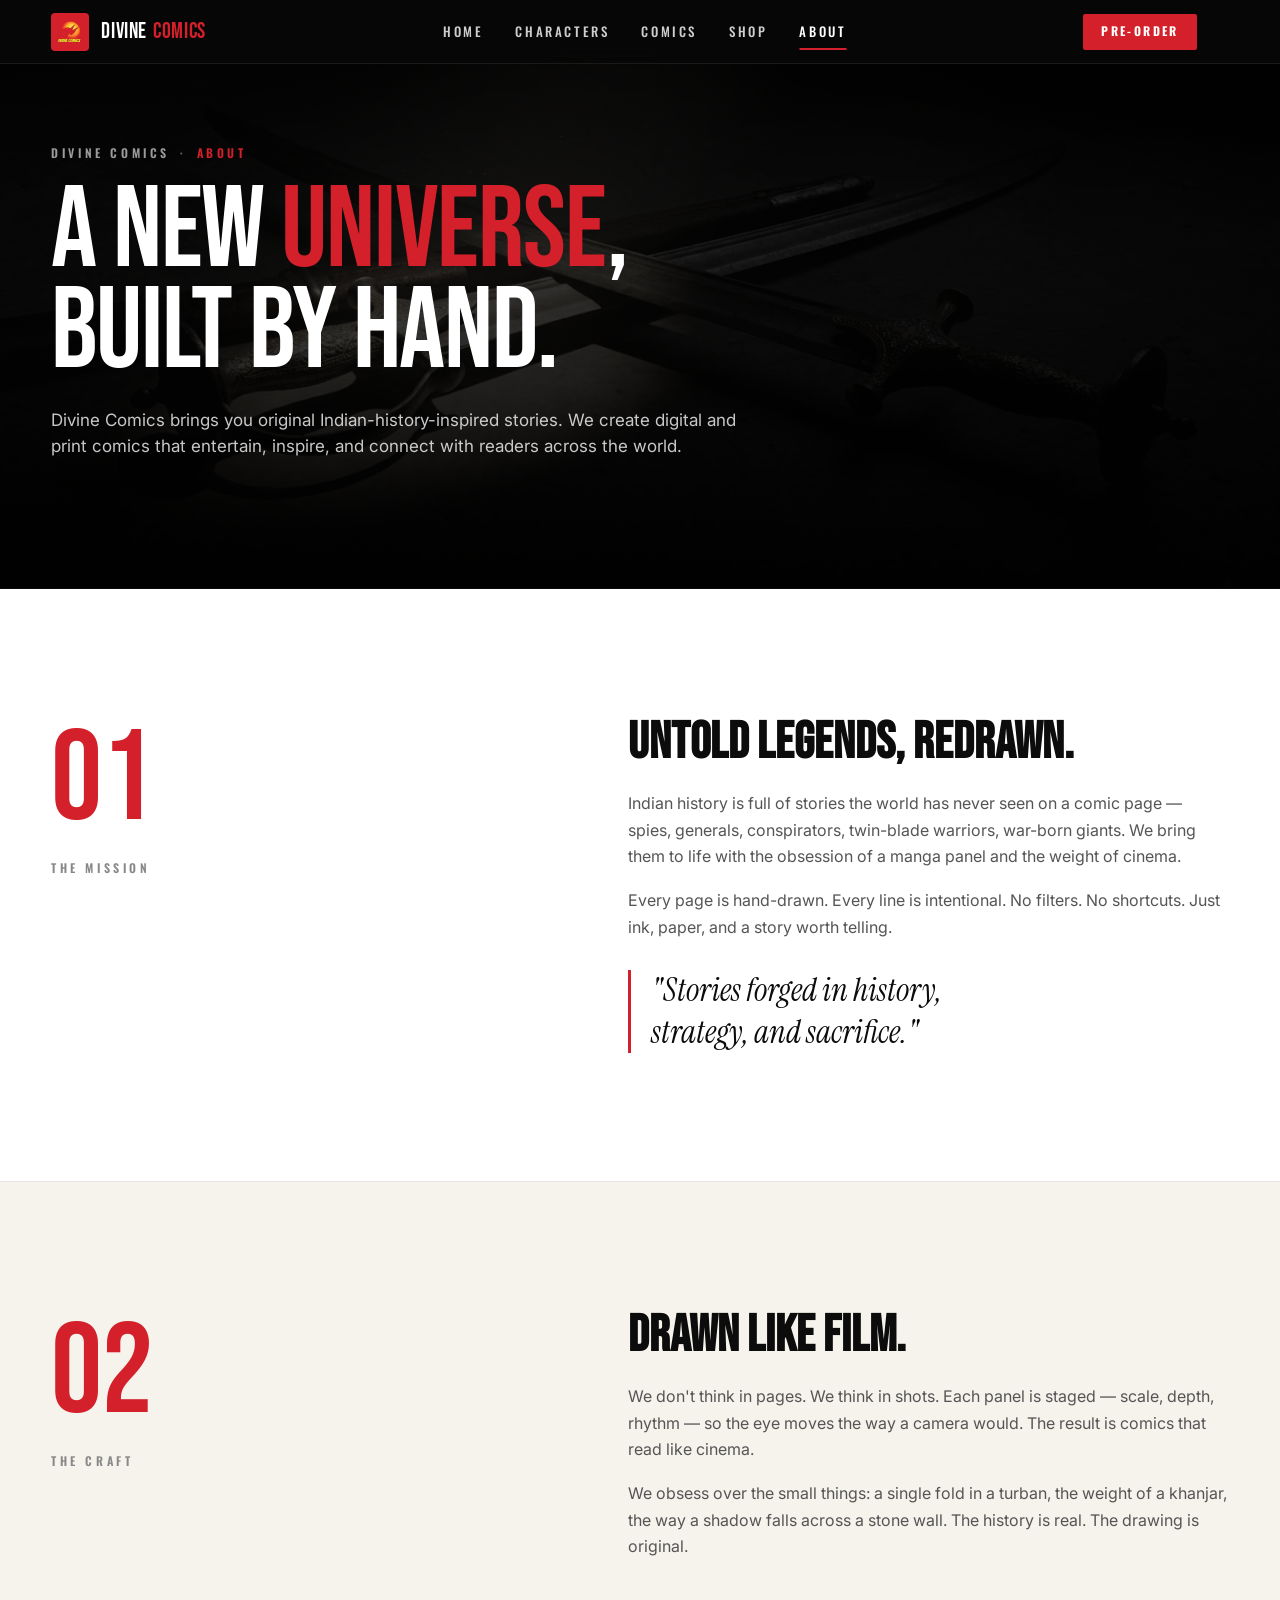
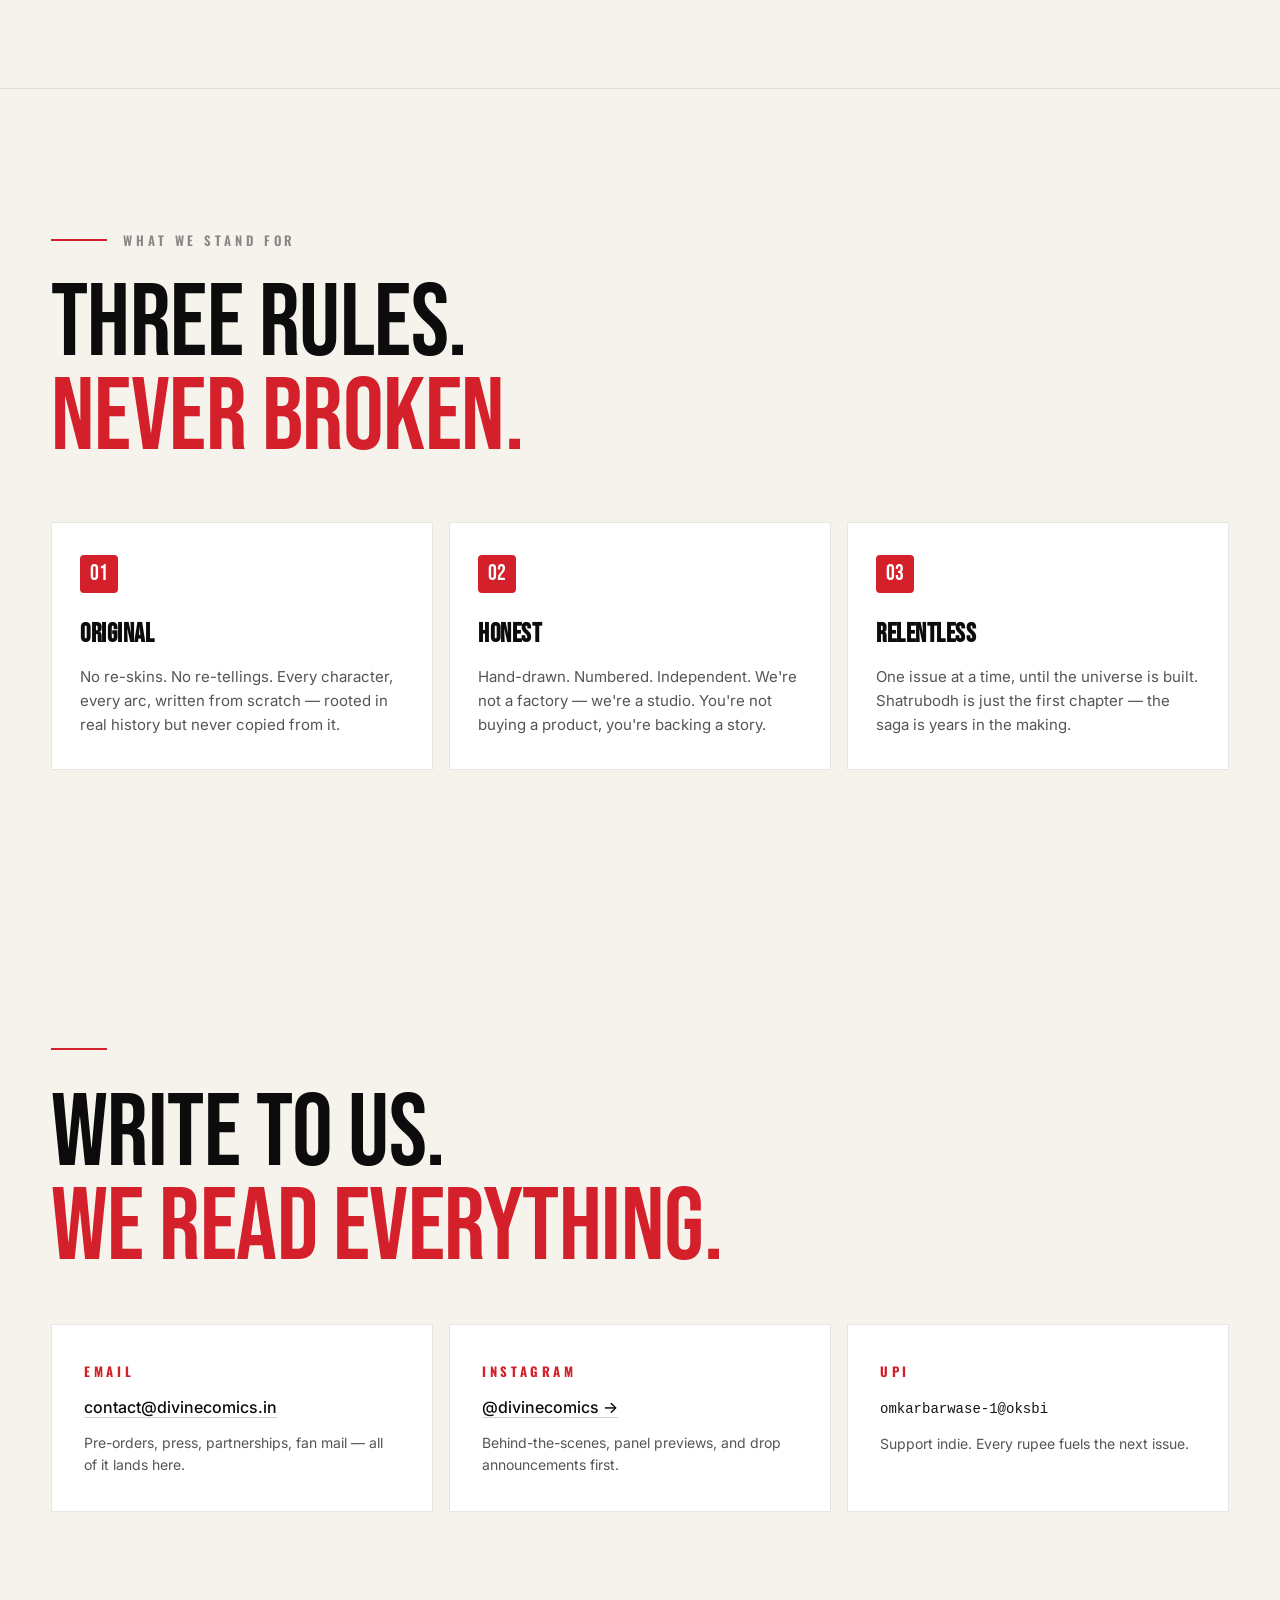
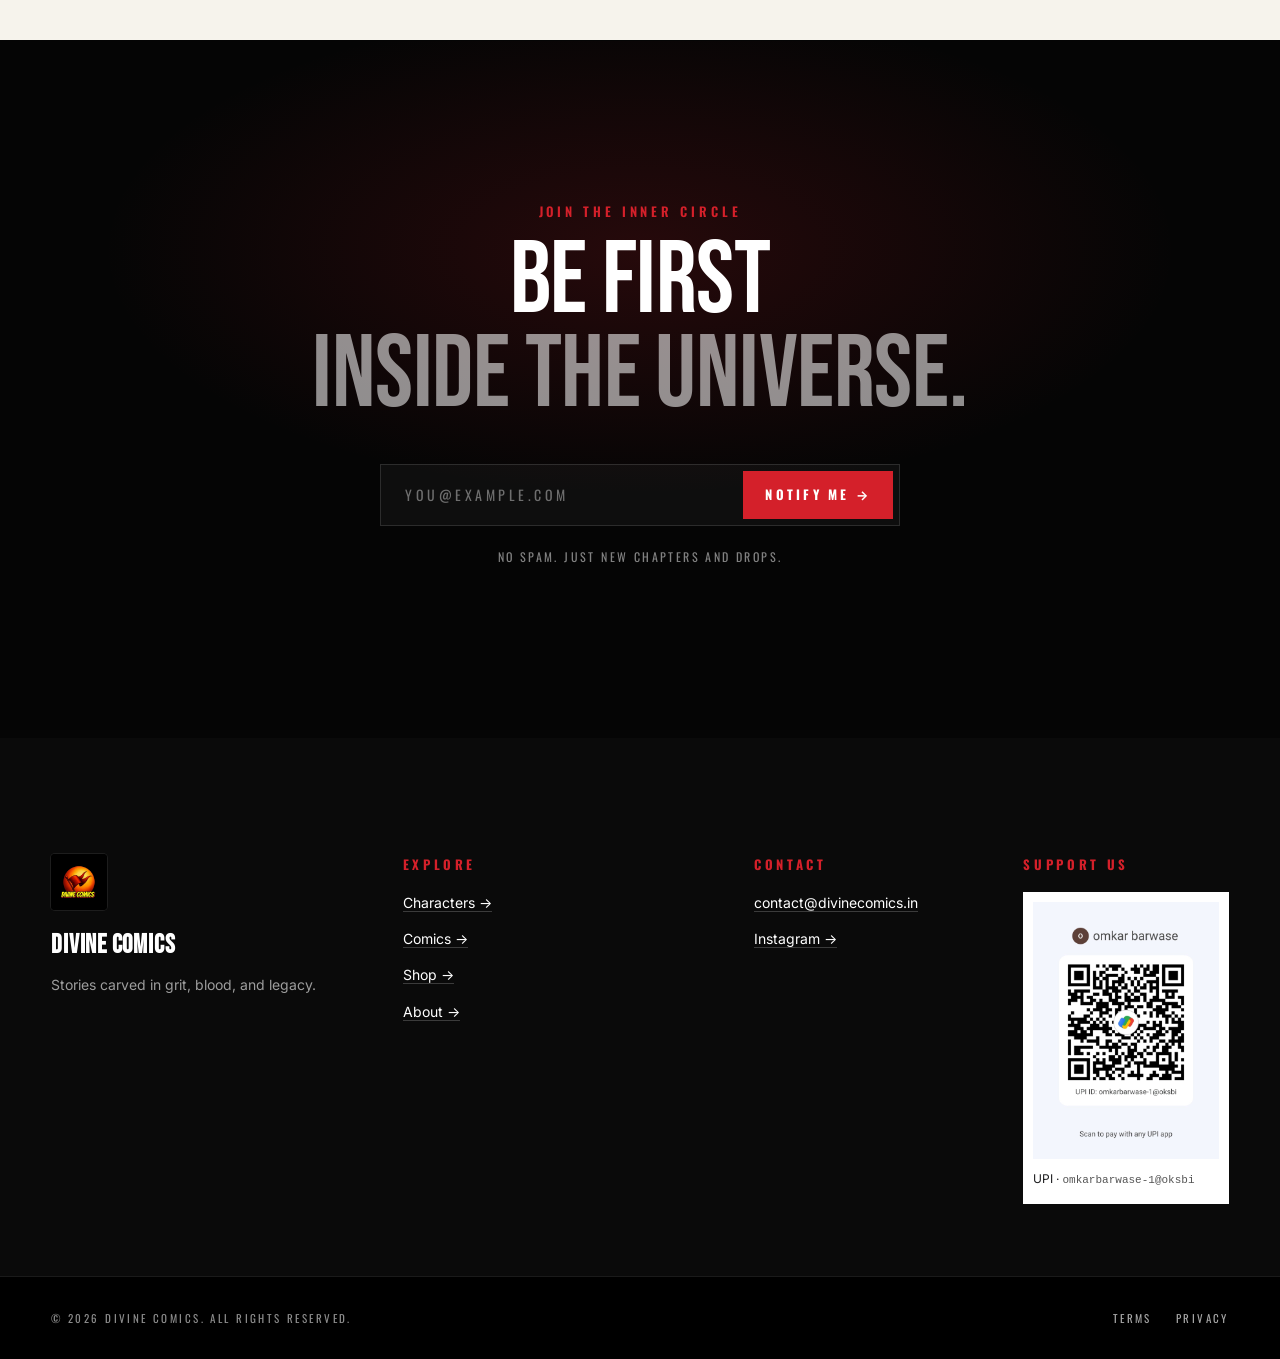
==== about.html @ 968a250a "Lighten palette to cream + split into 5-page site (home, characters, comics, shop, about)" ====
<!doctype html>
<html lang="en">
<head>
<meta charset="utf-8" />
<meta name="viewport" content="width=device-width,initial-scale=1,viewport-fit=cover" />
<meta name="theme-color" content="#f6f3ec" />
<title>About — Divine Comics</title>
<meta name="description" content="Divine Comics brings you original Indian-history-inspired stories. Digital and print comics that entertain, inspire and connect with comic lovers across the world." />
<link rel="icon" type="image/png" href="images/logo.jpg" />
<link rel="preconnect" href="https://fonts.googleapis.com" />
<link rel="preconnect" href="https://fonts.gstatic.com" crossorigin />
<link href="https://fonts.googleapis.com/css2?family=Bebas+Neue&family=Instrument+Serif:ital@0;1&family=Oswald:wght@400;500;600;700&family=Inter:wght@300;400;500;600;700&display=swap" rel="stylesheet" />
<link rel="stylesheet" href="styles.css" />
</head>
<body data-page="about">

<header class="nav is-dark" id="nav">
  <div class="nav__inner">
    <a href="index.html" class="nav__brand" aria-label="Divine Comics — home">
      <span class="nav__logo"><img src="images/logo.jpg" alt="" /></span>
      <span class="nav__wordmark">DIVINE<span>COMICS</span></span>
    </a>
    <nav class="nav__links" aria-label="Primary">
      <a href="index.html">HOME</a>
      <a href="characters.html">CHARACTERS</a>
      <a href="comics.html">COMICS</a>
      <a href="shop.html">SHOP</a>
      <a href="about.html" class="is-active">ABOUT</a>
    </nav>
    <a href="comics.html#shatrubodh" class="nav__cta">PRE-ORDER</a>
    <button class="nav__menu" aria-label="Open menu" aria-expanded="false" id="menuBtn">
      <span></span><span></span><span></span>
    </button>
  </div>
</header>

<main id="top">

<!-- PAGE HERO -->
<section class="page-hero">
  <div class="page-hero__bg" aria-hidden="true">
    <img src="images/swords.png" alt="" loading="eager" />
  </div>
  <div class="container page-hero__inner">
    <p class="page-hero__crumb"><a href="index.html">DIVINE COMICS</a><span>·</span><span>ABOUT</span></p>
    <h1 class="reveal">A NEW <em>UNIVERSE</em>,<br/>BUILT BY HAND.</h1>
    <p class="page-hero__sub reveal" style="--d:.15s">
      Divine Comics brings you original Indian-history-inspired stories. We create digital and print comics that entertain, inspire, and connect with readers across the world.
    </p>
  </div>
</section>

<!-- STORY BLOCK 01 -->
<section class="story-block">
  <div class="container story-block__inner">
    <div class="reveal">
      <div class="story-block__num">01</div>
      <p class="story-block__label">THE MISSION</p>
    </div>
    <div class="reveal" style="--d:.1s">
      <h2 class="story-block__title">UNTOLD LEGENDS, REDRAWN.</h2>
      <div class="story-block__body">
        <p>Indian history is full of stories the world has never seen on a comic page — spies, generals, conspirators, twin-blade warriors, war-born giants. We bring them to life with the obsession of a manga panel and the weight of cinema.</p>
        <p>Every page is hand-drawn. Every line is intentional. No filters. No shortcuts. Just ink, paper, and a story worth telling.</p>
      </div>
      <p class="story-block__pull">"Stories forged in history, strategy, and sacrifice."</p>
    </div>
  </div>
</section>

<!-- STORY BLOCK 02 -->
<section class="story-block">
  <div class="container story-block__inner">
    <div class="reveal">
      <div class="story-block__num">02</div>
      <p class="story-block__label">THE CRAFT</p>
    </div>
    <div class="reveal" style="--d:.1s">
      <h2 class="story-block__title">DRAWN LIKE FILM.</h2>
      <div class="story-block__body">
        <p>We don't think in pages. We think in shots. Each panel is staged — scale, depth, rhythm — so the eye moves the way a camera would. The result is comics that read like cinema.</p>
        <p>We obsess over the small things: a single fold in a turban, the weight of a khanjar, the way a shadow falls across a stone wall. The history is real. The drawing is original.</p>
      </div>
    </div>
  </div>
</section>

<!-- VALUES -->
<section class="section" style="background: var(--bg);">
  <div class="container">
    <div class="section__head">
      <span class="section__rule"></span>
      <p class="eyebrow reveal">WHAT WE STAND FOR</p>
    </div>
    <h2 class="display reveal">THREE RULES.<br/><span class="ink">NEVER BROKEN.</span></h2>

    <div class="values-grid">
      <div class="value-card reveal">
        <div class="value-card__icon">01</div>
        <h3>ORIGINAL</h3>
        <p>No re-skins. No re-tellings. Every character, every arc, written from scratch — rooted in real history but never copied from it.</p>
      </div>
      <div class="value-card reveal" style="--d:.1s">
        <div class="value-card__icon">02</div>
        <h3>HONEST</h3>
        <p>Hand-drawn. Numbered. Independent. We're not a factory — we're a studio. You're not buying a product, you're backing a story.</p>
      </div>
      <div class="value-card reveal" style="--d:.2s">
        <div class="value-card__icon">03</div>
        <h3>RELENTLESS</h3>
        <p>One issue at a time, until the universe is built. Shatrubodh is just the first chapter — the saga is years in the making.</p>
      </div>
    </div>
  </div>
</section>

<!-- CONTACT BLOCK -->
<section class="contact-block">
  <div class="container">
    <div class="section__head">
      <span class="section__rule"></span>
      <p class="eyebrow reveal">GET IN TOUCH</p>
    </div>
    <h2 class="display reveal">WRITE TO US.<br/><span class="ink">WE READ EVERYTHING.</span></h2>

    <div class="contact-block__grid">
      <div class="contact-card reveal">
        <h4>EMAIL</h4>
        <p><a href="mailto:contact@divinecomics.in">contact@divinecomics.in</a></p>
        <p style="margin-top: 12px; color: var(--fg-soft); font-size: 14px;">Pre-orders, press, partnerships, fan mail — all of it lands here.</p>
      </div>
      <div class="contact-card reveal" style="--d:.08s">
        <h4>INSTAGRAM</h4>
        <p><a href="https://instagram.com" target="_blank" rel="noopener">@divinecomics →</a></p>
        <p style="margin-top: 12px; color: var(--fg-soft); font-size: 14px;">Behind-the-scenes, panel previews, and drop announcements first.</p>
      </div>
      <div class="contact-card reveal" style="--d:.16s">
        <h4>UPI</h4>
        <p><code style="font-size: 14px;">omkarbarwase-1@oksbi</code></p>
        <p style="margin-top: 12px; color: var(--fg-soft); font-size: 14px;">Support indie. Every rupee fuels the next issue.</p>
      </div>
    </div>
  </div>
</section>

<!-- CLOSING -->
<section class="closing">
  <div class="container reveal">
    <p class="eyebrow eyebrow--red">JOIN THE INNER CIRCLE</p>
    <h2 class="display display--white">BE FIRST<br/><span class="muted">INSIDE THE UNIVERSE.</span></h2>
    <form class="closing__form" onsubmit="handleSubscribe(event)">
      <label for="email" class="sr-only">Your email</label>
      <input id="email" type="email" required placeholder="YOU@EXAMPLE.COM" autocomplete="email" />
      <button type="submit">NOTIFY ME →</button>
    </form>
    <p class="closing__note" id="formNote">No spam. Just new chapters and drops.</p>
  </div>
</section>

</main>

<footer class="footer">
  <div class="container footer__grid">
    <div class="footer__brand">
      <div class="footer__logo"><img src="images/logo.jpg" alt="Divine Comics" /></div>
      <h3>DIVINE COMICS</h3>
      <p>Stories carved in grit, blood, and legacy.</p>
    </div>
    <div class="footer__col">
      <h4>EXPLORE</h4>
      <p><a href="characters.html">Characters →</a></p>
      <p><a href="comics.html">Comics →</a></p>
      <p><a href="shop.html">Shop →</a></p>
      <p><a href="about.html">About →</a></p>
    </div>
    <div class="footer__col">
      <h4>CONTACT</h4>
      <p><a href="mailto:contact@divinecomics.in">contact@divinecomics.in</a></p>
      <p><a href="https://instagram.com" target="_blank" rel="noopener">Instagram →</a></p>
    </div>
    <div class="footer__col footer__support">
      <h4>SUPPORT US</h4>
      <div class="footer__qr">
        <img src="images/upi-qr.jpg" alt="UPI QR — omkarbarwase-1@oksbi" />
        <p>UPI · <code>omkarbarwase-1@oksbi</code></p>
      </div>
    </div>
  </div>
  <div class="footer__bar">
    <div class="container footer__bar-inner">
      <p>© 2026 DIVINE COMICS. ALL RIGHTS RESERVED.</p>
      <nav aria-label="Legal"><a href="#">TERMS</a><a href="#">PRIVACY</a></nav>
    </div>
  </div>
</footer>

<script src="app.js" defer></script>
</body>
</html>
---- styles.css ----
/* ============================================================
   Divine Comics — Editorial-cinematic, multi-page
   Light cream base · cinematic dark moments · red accent
   ============================================================ */

*,*::before,*::after { box-sizing: border-box; }
html { -webkit-text-size-adjust: 100%; scroll-behavior: smooth; }
body {
  margin: 0;
  font-family: "Inter", -apple-system, BlinkMacSystemFont, "Segoe UI", Roboto, "Helvetica Neue", Arial, sans-serif;
  font-size: 16px;
  line-height: 1.55;
  color: var(--fg);
  background: var(--bg);
  -webkit-font-smoothing: antialiased;
  -moz-osx-font-smoothing: grayscale;
  text-rendering: optimizeLegibility;
  overflow-x: hidden;
}
img { max-width: 100%; display: block; }
a { color: inherit; text-decoration: none; }
button { font: inherit; }

/* ---------- TOKENS ---------- */
:root {
  --bg:        #f6f3ec;            /* warm cream paper */
  --bg-soft:   #ece8de;
  --bg-2:      #ffffff;
  --bg-3:      #ebe6da;
  --panel:     #ffffff;
  --line:      rgba(15,15,15,0.10);
  --line-2:    rgba(15,15,15,0.18);
  --fg:        #141414;
  --fg-soft:   #555;
  --fg-faint:  #888;
  --ink:       #0c0c0c;
  --red:       #d4202a;            /* slightly deeper for light bg */
  --red-h:     #ea2530;
  --red-tint:  rgba(212, 32, 42, 0.08);

  --display:   "Bebas Neue", "Oswald", "Inter", sans-serif;
  --condensed: "Oswald", "Inter", sans-serif;
  --container: 1360px;
  --pad-x:     clamp(20px, 4vw, 56px);
  --nav-h:     64px;
  --ease:      cubic-bezier(.2,.7,.2,1);
}

/* ---------- UTILITIES ---------- */
.container { max-width: var(--container); margin: 0 auto; padding-inline: var(--pad-x); }
.sr-only { position:absolute; width:1px; height:1px; padding:0; margin:-1px; overflow:hidden; clip:rect(0,0,0,0); white-space:nowrap; border:0; }
.section { padding-block: clamp(80px, 11vw, 160px); position: relative; }

.eyebrow {
  font-family: var(--condensed);
  font-size: 13px; letter-spacing: .3em; font-weight: 600;
  text-transform: uppercase;
  color: var(--fg-faint);
  margin: 0;
}
.eyebrow--red { color: var(--red); }

.section__head {
  display: flex; align-items: center; gap: 16px;
  margin: 0 0 28px;
}
.section__rule {
  width: 56px; height: 2px; background: var(--red);
  display: inline-block;
}

.display {
  font-family: var(--display);
  font-size: clamp(48px, 8vw, 132px);
  line-height: 0.92;
  letter-spacing: -0.005em;
  font-weight: 400;
  color: var(--ink);
  text-transform: uppercase;
  margin: 0 0 28px;
}
.display .ink { color: var(--red); }
.display--white { color: #fff; }
.display .muted { color: rgba(255,255,255,.55); }
.section--dark .display .muted { color: rgba(255,255,255,.5); }

.lead {
  font-size: clamp(17px, 1.3vw, 20px);
  line-height: 1.55;
  color: var(--fg-soft);
  max-width: 760px;
  margin: 0;
}
.serif { font-family: "Instrument Serif", "Georgia", serif; font-style: italic; font-weight: 400; }

/* ---------- CHIPS ---------- */
.chip {
  display: inline-flex; align-items: center; height: 26px;
  padding: 0 12px; border-radius: 3px;
  background: rgba(15,15,15,0.06);
  border: 1px solid var(--line);
  color: var(--ink);
  font-family: var(--condensed);
  font-size: 11px; font-weight: 600; letter-spacing: .18em;
  text-transform: uppercase;
}
.chip--red { background: var(--red); border-color: var(--red); color: #fff; }
.chip--ghost { background: rgba(255,255,255,0.08); border-color: rgba(255,255,255,.18); color: #fff; }

/* ---------- BUTTONS ---------- */
.btn {
  display: inline-flex; align-items: center; justify-content: center;
  height: 52px; padding: 0 28px;
  font-family: var(--condensed);
  font-size: 14px; font-weight: 700; letter-spacing: .2em;
  text-transform: uppercase;
  border: 1px solid transparent; border-radius: 2px;
  transition: background .2s var(--ease), color .2s var(--ease), border-color .2s var(--ease), transform .2s var(--ease);
  cursor: pointer; white-space: nowrap; overflow: hidden; position: relative;
}
.btn--red { background: var(--red); color: #fff; box-shadow: 0 10px 28px rgba(212,32,42,.28); }
.btn--red:hover { background: var(--red-h); transform: translateY(-1px); }
.btn--dark { background: var(--ink); color: #fff; }
.btn--dark:hover { background: #000; transform: translateY(-1px); }
.btn--ghost {
  background: transparent;
  color: var(--ink);
  border-color: var(--line-2);
}
.btn--ghost:hover { background: var(--ink); color: #fff; border-color: var(--ink); }
.btn--ghost-light {
  background: transparent;
  color: #fff;
  border-color: rgba(255,255,255,.4);
}
.btn--ghost-light:hover { background: #fff; color: #000; border-color: #fff; }

/* ============================================================
   NAV
   ============================================================ */
.nav {
  position: fixed; top: 0; left: 0; right: 0; z-index: 100;
  height: var(--nav-h);
  background: rgba(246,243,236,0.86);
  backdrop-filter: blur(16px) saturate(160%);
  -webkit-backdrop-filter: blur(16px) saturate(160%);
  border-bottom: 1px solid var(--line);
  transform: translateY(0);
  transition: transform .35s var(--ease), background .25s var(--ease), border-color .25s var(--ease);
}
.nav.is-hidden { transform: translateY(-100%); }
.nav.is-dark {
  background: rgba(8,8,8,0.86);
  border-bottom-color: rgba(255,255,255,0.08);
}
.nav.is-dark .nav__wordmark { color: #fff; }
.nav.is-dark .nav__links a { color: #fff; }
.nav.is-dark .nav__menu span { background: #fff; }

.nav__inner {
  height: 100%;
  max-width: var(--container);
  margin: 0 auto;
  padding-inline: var(--pad-x);
  display: grid;
  grid-template-columns: auto 1fr auto auto;
  align-items: center;
  gap: 32px;
}
.nav__brand { display: inline-flex; align-items: center; gap: 12px; }
.nav__logo {
  width: 38px; height: 38px;
  display: inline-flex; align-items: center; justify-content: center;
  background: var(--red); border-radius: 4px; overflow: hidden;
  position: relative;
}
.nav__logo img { width: 100%; height: 100%; object-fit: cover; mix-blend-mode: lighten; }
.nav__wordmark {
  font-family: var(--display);
  font-size: 22px; font-weight: 400; letter-spacing: .03em;
  color: var(--ink); line-height: 1;
}
.nav__wordmark span { color: var(--red); margin-left: 6px; }
.nav__links { display: flex; justify-content: center; gap: 32px; }
.nav__links a {
  font-family: var(--condensed);
  font-size: 13px; font-weight: 500; letter-spacing: .2em;
  color: var(--ink); opacity: .8;
  text-transform: uppercase;
  position: relative;
  padding: 8px 0;
  transition: color .2s var(--ease), opacity .2s var(--ease);
}
.nav__links a::after {
  content: ""; position: absolute; left: 50%; bottom: 0;
  width: 0; height: 2px; background: var(--red);
  transform: translateX(-50%);
  transition: width .25s var(--ease);
}
.nav__links a:hover, .nav__links a.is-active { opacity: 1; color: var(--red); }
.nav__links a:hover::after, .nav__links a.is-active::after { width: 100%; }

.nav__cta {
  display: inline-flex; align-items: center;
  height: 36px; padding: 0 18px; border-radius: 2px;
  background: var(--red); color: #fff;
  font-family: var(--condensed);
  font-size: 12px; font-weight: 700; letter-spacing: .2em;
  text-transform: uppercase;
  transition: background .2s var(--ease), transform .2s var(--ease);
}
.nav__cta:hover { background: var(--red-h); transform: translateY(-1px); }
.nav__menu {
  display: none;
  width: 36px; height: 36px; background: transparent; border: 0;
  padding: 0; position: relative; cursor: pointer;
}
.nav__menu span {
  position: absolute; left: 8px; right: 8px; height: 2px;
  background: var(--ink);
  transition: transform .25s var(--ease), opacity .25s var(--ease);
}
.nav__menu span:nth-child(1) { top: 12px; }
.nav__menu span:nth-child(2) { top: 50%; transform: translateY(-1px); }
.nav__menu span:nth-child(3) { bottom: 12px; }
.nav.is-open .nav__menu span:nth-child(1) { transform: translateY(6px) rotate(45deg); }
.nav.is-open .nav__menu span:nth-child(2) { opacity: 0; }
.nav.is-open .nav__menu span:nth-child(3) { transform: translateY(-6px) rotate(-45deg); }

@media (max-width: 980px) {
  .nav__inner { grid-template-columns: auto 1fr auto; gap: 12px; }
  .nav__menu { display: inline-block; }
  .nav__cta { display: none; }
  .nav__links {
    position: absolute; left: 0; right: 0; top: var(--nav-h);
    background: rgba(246,243,236,0.98);
    flex-direction: column; align-items: flex-start;
    padding: 28px var(--pad-x);
    gap: 22px;
    border-bottom: 1px solid var(--line);
    transform: translateY(-12px); opacity: 0; pointer-events: none;
    transition: transform .25s var(--ease), opacity .25s var(--ease);
  }
  .nav.is-dark .nav__links { background: rgba(8,8,8,.98); }
  .nav__links a { font-size: 18px; }
  .nav.is-open .nav__links { transform: none; opacity: 1; pointer-events: auto; }
}

/* ============================================================
   HERO (home + page heroes)
   ============================================================ */
.hero {
  position: relative;
  min-height: 100vh;
  display: flex; flex-direction: column; justify-content: flex-end;
  overflow: hidden; isolation: isolate;
  background: #000;
  padding-top: var(--nav-h);
}
.hero__media { position: absolute; inset: 0; z-index: 0; }
.hero__media img {
  width: 100%; height: 100%; object-fit: cover;
  object-position: 55% 30%;
  filter: grayscale(.85) contrast(1.05) brightness(.88) saturate(.5);
  transform: scale(1.08);
  transition: transform 1.6s var(--ease);
}
.hero.is-loaded .hero__media img { transform: scale(1); }
.hero__veil {
  position: absolute; inset: 0;
  background:
    linear-gradient(90deg, rgba(0,0,0,.95) 0%, rgba(0,0,0,.6) 35%, rgba(0,0,0,.15) 60%, rgba(0,0,0,.7) 100%),
    linear-gradient(180deg, rgba(0,0,0,.6) 0%, rgba(0,0,0,0) 22%, rgba(0,0,0,0) 55%, rgba(0,0,0,.95) 100%);
}
.hero__grain {
  position: absolute; inset: 0; pointer-events: none;
  background-image: url("data:image/svg+xml;utf8,<svg xmlns='http://www.w3.org/2000/svg' width='180' height='180'><filter id='n'><feTurbulence type='fractalNoise' baseFrequency='.9' numOctaves='2' stitchTiles='stitch'/><feColorMatrix values='0 0 0 0 1 0 0 0 0 1 0 0 0 0 1 0 0 0 .35 0'/></filter><rect width='100%25' height='100%25' filter='url(%23n)'/></svg>");
  opacity: .12; mix-blend-mode: overlay;
}
.hero__chips {
  position: absolute; top: calc(var(--nav-h) + 28px); left: var(--pad-x);
  z-index: 2;
  display: flex; gap: 8px; flex-wrap: wrap;
}
.hero__content {
  position: relative; z-index: 2;
  max-width: var(--container); width: 100%;
  margin: 0 auto;
  padding: 0 var(--pad-x) clamp(96px, 11vw, 140px);
  color: #fff;
}
.hero__kicker {
  font-family: var(--condensed);
  font-size: 13px; letter-spacing: .35em;
  color: var(--red); font-weight: 600;
  text-transform: uppercase;
  margin: 0 0 26px;
  display: flex; align-items: center; gap: 14px;
}
.hero__kicker::before {
  content: ""; display: inline-block; width: 32px; height: 2px; background: var(--red);
}
.hero__title {
  font-family: var(--display);
  font-size: clamp(56px, 11vw, 184px);
  line-height: 0.85;
  letter-spacing: -0.01em;
  font-weight: 400;
  text-transform: uppercase;
  margin: 0 0 36px;
  text-shadow: 0 6px 30px rgba(0,0,0,.65);
}
.hero__title span { display: block; }
.hero__title em { font-style: normal; color: var(--red); }
.hero__sub {
  font-size: clamp(17px, 1.3vw, 21px);
  line-height: 1.45;
  color: rgba(255,255,255,.85);
  max-width: 600px;
  margin: 0 0 36px;
  text-shadow: 0 2px 16px rgba(0,0,0,.6);
}
.hero__cta { display: flex; gap: 14px; flex-wrap: wrap; }
.hero__bottom-bar {
  position: absolute; bottom: 0; left: 0; right: 0; z-index: 3;
  display: flex; align-items: center; gap: 16px;
  padding: 18px var(--pad-x);
  font-family: var(--condensed);
  font-size: 11px; letter-spacing: .35em; color: rgba(255,255,255,.55);
  border-top: 1px solid rgba(255,255,255,.08);
  background: rgba(0,0,0,.45);
  backdrop-filter: blur(8px);
}
.hero__rule { flex: 1; height: 1px; background: rgba(255,255,255,.18); }

/* Page hero (smaller, used on subpages) */
.page-hero {
  position: relative;
  padding-top: calc(var(--nav-h) + 80px);
  padding-bottom: clamp(80px, 10vw, 140px);
  background: #0a0a0a;
  color: #fff;
  overflow: hidden;
  isolation: isolate;
  border-bottom: 1px solid var(--line);
}
.page-hero__bg { position: absolute; inset: 0; z-index: 0; }
.page-hero__bg img {
  width: 100%; height: 100%; object-fit: cover;
  opacity: .42;
  filter: grayscale(.5) contrast(1.05) brightness(.9);
}
.page-hero__bg::after {
  content: ""; position: absolute; inset: 0;
  background:
    linear-gradient(180deg, rgba(0,0,0,.55) 0%, rgba(0,0,0,.25) 40%, rgba(0,0,0,.9) 100%),
    radial-gradient(80% 60% at 20% 50%, rgba(0,0,0,0) 0%, rgba(0,0,0,.55) 100%);
}
.page-hero__inner { position: relative; z-index: 1; }
.page-hero__crumb {
  font-family: var(--condensed);
  font-size: 12px; letter-spacing: .3em; text-transform: uppercase;
  color: var(--red); font-weight: 600;
  margin: 0 0 18px;
  display: flex; gap: 10px; align-items: center;
}
.page-hero__crumb a { color: rgba(255,255,255,.6); }
.page-hero__crumb a:hover { color: #fff; }
.page-hero__crumb span:not(:last-child) { color: rgba(255,255,255,.4); }
.page-hero h1 {
  font-family: var(--display);
  font-size: clamp(60px, 9vw, 140px);
  line-height: 0.88;
  letter-spacing: -0.01em;
  font-weight: 400;
  text-transform: uppercase;
  margin: 0 0 24px;
  color: #fff;
}
.page-hero h1 em { font-style: normal; color: var(--red); }
.page-hero__sub {
  font-size: clamp(17px, 1.3vw, 22px);
  color: rgba(255,255,255,.78);
  max-width: 720px;
  margin: 0;
}

/* ============================================================
   MARQUEE
   ============================================================ */
.marquee {
  background: var(--red); color: #fff; overflow: hidden;
  border-top: 1px solid rgba(0,0,0,.2);
  border-bottom: 1px solid rgba(0,0,0,.2);
}
.marquee__track {
  display: flex; gap: 38px; align-items: center;
  padding: 16px 0;
  font-family: var(--condensed);
  font-weight: 700; letter-spacing: .28em; font-size: 14px;
  text-transform: uppercase; white-space: nowrap;
  animation: marquee 28s linear infinite;
}
.marquee__dot { font-size: 10px; opacity: .65; }
@keyframes marquee { from { transform: translateX(0); } to { transform: translateX(-50%); } }

/* ============================================================
   WORLD CARDS (home + about)
   ============================================================ */
.world { background: var(--bg-2); border-top: 1px solid var(--line); border-bottom: 1px solid var(--line); }
.world__grid {
  display: grid; grid-template-columns: repeat(3, 1fr);
  gap: 16px; margin-top: 64px;
}
.world__card {
  position: relative;
  padding: 40px 32px 44px;
  background: var(--bg);
  border: 1px solid var(--line);
  transition: transform .35s var(--ease), border-color .35s var(--ease), background .35s var(--ease);
}
.world__card::before {
  content: ""; position: absolute; left: 0; top: 0; width: 4px; height: 0;
  background: var(--red);
  transition: height .35s var(--ease);
}
.world__card:hover { background: #fff; border-color: var(--ink); }
.world__card:hover::before { height: 100%; }
.world__num {
  font-family: var(--display);
  font-size: 48px; color: var(--fg-faint); margin-bottom: 36px; line-height: 1;
}
.world__card h3 {
  font-family: var(--display);
  font-size: clamp(24px, 2.2vw, 32px);
  letter-spacing: .02em; margin: 0 0 14px; color: var(--ink);
}
.world__card p { margin: 0; color: var(--fg-soft); font-size: 15px; line-height: 1.6; }
@media (max-width: 900px) { .world__grid { grid-template-columns: 1fr; } }

/* ============================================================
   CHARACTER GRID
   ============================================================ */
.characters { background: var(--bg); }
.characters .display { margin-bottom: 24px; }
.chars__grid {
  display: grid; grid-template-columns: repeat(3, 1fr);
  gap: 16px; margin: 64px 0 96px;
}
.cchar {
  position: relative; display: block;
  background: #0a0a0a;
  border: 1px solid var(--line);
  overflow: hidden;
  transition: transform .35s var(--ease), border-color .35s var(--ease), box-shadow .35s var(--ease);
}
.cchar:hover {
  transform: translateY(-4px);
  border-color: var(--red);
  box-shadow: 0 30px 60px rgba(0,0,0,.18);
}
.cchar__media {
  position: relative; aspect-ratio: 4/5; overflow: hidden;
  background: linear-gradient(160deg, #1a1a1a, #050505);
}
.cchar__media::after {
  content: ""; position: absolute; inset: 0;
  background: linear-gradient(180deg, rgba(0,0,0,0) 35%, rgba(0,0,0,.92) 100%);
}
.cchar__media img {
  width: 100%; height: 100%; object-fit: cover;
  filter: grayscale(.55) contrast(1.05) brightness(.95);
  transition: transform .8s var(--ease), filter .35s var(--ease);
}
.cchar:hover .cchar__media img { transform: scale(1.05); filter: grayscale(0) contrast(1.1) brightness(1.02); }
.cchar__num {
  position: absolute; top: 16px; left: 16px; z-index: 2;
  font-family: var(--display); font-size: 28px; color: #fff;
  letter-spacing: .02em; line-height: 1;
  text-shadow: 0 2px 8px rgba(0,0,0,.6);
}
.cchar__side {
  position: absolute; top: 18px; right: 16px; z-index: 2;
  font-family: var(--condensed);
  font-size: 10px; letter-spacing: .25em; font-weight: 700;
  padding: 4px 8px; background: rgba(255,255,255,.92); color: #000;
  text-transform: uppercase;
}
.cchar__side--enemy { background: var(--red); color: #fff; }
.cchar__body { position: absolute; left: 0; right: 0; bottom: 0; z-index: 2; padding: 22px 24px; }
.cchar__body h3 {
  font-family: var(--display);
  font-size: clamp(22px, 2vw, 32px);
  letter-spacing: .015em;
  line-height: 1; margin: 0 0 8px; color: #fff;
}
.cchar__body p {
  margin: 0;
  font-family: var(--condensed);
  font-size: 12px; letter-spacing: .22em; font-weight: 500;
  color: var(--red); text-transform: uppercase;
}
@media (max-width: 900px) { .chars__grid { grid-template-columns: repeat(2, 1fr); } }
@media (max-width: 560px) { .chars__grid { grid-template-columns: 1fr; } }

/* ============================================================
   DOSSIER  (used on home + characters page)
   ============================================================ */
.dossier {
  position: relative;
  border: 1px solid var(--line);
  background: #fff;
  overflow: hidden;
  isolation: isolate;
  display: grid;
  grid-template-columns: 1fr 1fr;
  min-height: 520px;
}
.dossier__media {
  position: relative;
  background: #0a0a0a;
  overflow: hidden;
}
.dossier__media img {
  width: 100%; height: 100%; object-fit: cover;
  object-position: center;
  filter: grayscale(.4) contrast(1.05);
}
.dossier__media::after {
  content: "";
  position: absolute; inset: 0;
  background: linear-gradient(180deg, rgba(0,0,0,0) 60%, rgba(0,0,0,.5) 100%);
}
.dossier__inner {
  padding: clamp(36px, 5vw, 64px);
  color: var(--ink);
  display: flex; flex-direction: column; justify-content: center;
}
.dossier__name {
  font-family: var(--display);
  font-size: clamp(48px, 7vw, 104px);
  line-height: 0.85; letter-spacing: -0.005em;
  margin: 18px 0 22px;
  text-transform: uppercase;
  color: var(--ink);
}
.dossier__desc {
  font-size: clamp(15px, 1.1vw, 18px);
  line-height: 1.55;
  color: var(--fg-soft);
  margin: 0 0 28px;
}
.dossier__stats {
  display: grid; grid-template-columns: repeat(2, 1fr);
  gap: 18px 32px;
  border-top: 1px solid var(--line);
  border-bottom: 1px solid var(--line);
  padding: 22px 0;
  margin: 0 0 28px;
}
.dossier__stats div { display: block; }
.dossier__stats dt {
  font-family: var(--condensed);
  font-size: 11px; letter-spacing: .25em;
  color: var(--fg-faint);
  text-transform: uppercase;
  margin-bottom: 4px;
}
.dossier__stats dd {
  margin: 0;
  font-family: var(--condensed);
  font-size: 17px; font-weight: 500; color: var(--ink);
}
@media (max-width: 900px) {
  .dossier { grid-template-columns: 1fr; }
  .dossier__media { aspect-ratio: 4/3; }
}

/* ============================================================
   CHARACTERS PAGE — Long character profile
   ============================================================ */
.char-profile {
  position: relative;
  padding: clamp(80px, 10vw, 140px) 0;
  border-bottom: 1px solid var(--line);
}
.char-profile:nth-child(even) { background: var(--bg-2); }
.char-profile__inner {
  display: grid;
  grid-template-columns: 1.1fr 1fr;
  gap: clamp(40px, 6vw, 90px);
  align-items: center;
}
.char-profile[data-side="right"] .char-profile__media { order: 2; }
.char-profile__media {
  position: relative;
  background: #0a0a0a;
  border: 1px solid var(--line);
  aspect-ratio: 4/5;
  overflow: hidden;
}
.char-profile__media img {
  width: 100%; height: 100%; object-fit: cover;
  filter: grayscale(.45) contrast(1.05);
}
.char-profile__media::before {
  content: ""; position: absolute; inset: 0;
  background: linear-gradient(180deg, rgba(0,0,0,0) 60%, rgba(0,0,0,.5) 100%);
}
.char-profile__index {
  position: absolute; top: 18px; left: 18px;
  font-family: var(--display);
  font-size: 36px; color: #fff;
  text-shadow: 0 2px 8px rgba(0,0,0,.6);
}
.char-profile__chip {
  position: absolute; top: 24px; right: 18px;
  background: rgba(255,255,255,.92); color: #000;
  font-family: var(--condensed);
  font-size: 11px; letter-spacing: .25em; font-weight: 700;
  padding: 5px 10px;
}
.char-profile__chip--enemy { background: var(--red); color: #fff; }
.char-profile__role {
  font-family: var(--condensed);
  font-size: 13px; letter-spacing: .3em; font-weight: 600;
  color: var(--red); text-transform: uppercase;
  margin: 0 0 14px;
}
.char-profile__name {
  font-family: var(--display);
  font-size: clamp(48px, 7vw, 112px);
  line-height: 0.86; letter-spacing: -0.005em;
  text-transform: uppercase;
  margin: 0 0 28px;
  color: var(--ink);
}
.char-profile__desc {
  font-size: clamp(16px, 1.2vw, 19px);
  line-height: 1.55;
  color: var(--fg-soft);
  margin: 0 0 32px;
  max-width: 54ch;
}
.char-profile__pull {
  font-family: "Instrument Serif", "Georgia", serif;
  font-style: italic;
  font-size: clamp(22px, 2vw, 30px);
  line-height: 1.35;
  color: var(--ink);
  border-left: 3px solid var(--red);
  padding-left: 20px;
  margin: 0 0 28px;
  max-width: 28ch;
}
.char-profile__stats {
  display: grid; grid-template-columns: repeat(2, 1fr);
  gap: 18px 32px;
  border-top: 1px solid var(--line);
  border-bottom: 1px solid var(--line);
  padding: 22px 0;
}
.char-profile__stats dt {
  font-family: var(--condensed);
  font-size: 11px; letter-spacing: .25em; color: var(--fg-faint);
  text-transform: uppercase; margin-bottom: 4px;
}
.char-profile__stats dd {
  margin: 0; font-family: var(--condensed);
  font-size: 16px; font-weight: 500; color: var(--ink);
}
@media (max-width: 900px) {
  .char-profile__inner { grid-template-columns: 1fr; }
  .char-profile[data-side="right"] .char-profile__media { order: 0; }
}

/* ============================================================
   FEATURED (Shatrubodh — dark moment)
   ============================================================ */
.featured {
  position: relative;
  background: #050505;
  color: #fff;
  padding-block: clamp(100px, 14vw, 200px);
  overflow: hidden;
  isolation: isolate;
}
.featured__bg { position: absolute; inset: 0; z-index: 0; }
.featured__bg img {
  width: 100%; height: 100%; object-fit: cover; object-position: center;
  opacity: .38;
  filter: contrast(1.05) saturate(.7);
}
.featured__bg::after {
  content: ""; position: absolute; inset: 0;
  background:
    radial-gradient(80% 60% at 30% 50%, rgba(0,0,0,0) 0%, rgba(0,0,0,.75) 70%, #000 100%),
    linear-gradient(180deg, rgba(0,0,0,.5), rgba(0,0,0,.9));
}
.featured__inner {
  position: relative; z-index: 1;
  display: grid; grid-template-columns: 1.1fr .9fr;
  gap: clamp(40px, 6vw, 90px);
  align-items: center;
}
.featured__chips { display: flex; gap: 8px; margin-bottom: 24px; }
.featured__title {
  font-family: var(--display);
  font-size: clamp(72px, 12vw, 200px);
  line-height: 0.82; letter-spacing: -0.01em;
  text-transform: uppercase;
  color: #fff;
  margin: 0 0 14px;
  text-shadow: 0 8px 30px rgba(0,0,0,.6);
}
.featured__sub {
  font-family: "Instrument Serif", "Georgia", serif;
  font-size: clamp(18px, 1.6vw, 24px);
  font-style: italic; font-weight: 400;
  color: rgba(255,255,255,.8);
  margin: 0 0 26px;
}
.featured__text {
  font-size: clamp(16px, 1.2vw, 19px);
  line-height: 1.6;
  color: rgba(255,255,255,.78);
  max-width: 56ch;
  margin: 0 0 32px;
}
.featured__list {
  list-style: none; padding: 0; margin: 0 0 36px;
  border-top: 1px solid rgba(255,255,255,.14);
}
.featured__list li {
  display: grid; grid-template-columns: 120px 1fr;
  gap: 20px; padding: 16px 0;
  border-bottom: 1px solid rgba(255,255,255,.14);
}
.featured__list span {
  font-family: var(--condensed);
  font-size: 12px; letter-spacing: .28em; font-weight: 700;
  color: var(--red); text-transform: uppercase;
  align-self: center;
}
.featured__list b { font-weight: 500; font-size: 15px; color: rgba(255,255,255,.92); }
.featured__cta { display: flex; gap: 14px; flex-wrap: wrap; }
.featured__cover { position: relative; perspective: 1600px; }
.featured__cover img {
  width: 100%;
  border-radius: 2px;
  box-shadow:
    0 60px 100px rgba(0,0,0,.7),
    0 18px 30px rgba(0,0,0,.5),
    0 0 0 1px rgba(255,255,255,.06);
  transform: rotateY(-8deg) rotateX(2deg);
  transition: transform 1s var(--ease);
}
.featured__cover:hover img { transform: rotateY(-3deg) rotateX(0); }
.featured__sticker {
  position: absolute; top: -18px; right: -18px;
  width: 88px; height: 88px;
  background: var(--red); color: #fff;
  font-family: var(--display);
  font-size: 44px;
  display: flex; align-items: center; justify-content: center;
  border-radius: 50%;
  box-shadow: 0 14px 40px rgba(212,32,42,.5);
  transform: rotate(8deg);
}
@media (max-width: 900px) {
  .featured__inner { grid-template-columns: 1fr; }
  .featured__cover { max-width: 360px; margin-inline: auto; }
}

/* ============================================================
   PEEK
   ============================================================ */
.peek { background: var(--bg-2); border-top: 1px solid var(--line); border-bottom: 1px solid var(--line); }
.peek__grid {
  display: grid; grid-template-columns: 1fr 1fr; gap: 16px;
  margin-top: 64px;
}
.peek__page {
  margin: 0;
  border: 1px solid var(--line);
  background: var(--bg);
  overflow: hidden;
  position: relative;
}
.peek__page img {
  width: 100%; aspect-ratio: 4/5; object-fit: cover;
  filter: contrast(1.05);
  transition: transform 1s var(--ease);
}
.peek__page:hover img { transform: scale(1.03); }
.peek__page figcaption {
  padding: 18px 24px;
  border-top: 1px solid var(--line);
  font-family: var(--condensed);
  font-size: 13px; letter-spacing: .22em; color: var(--fg-soft);
  text-transform: uppercase;
  display: flex; align-items: center; gap: 16px;
  background: #fff;
}
.peek__page figcaption span {
  background: var(--red); color: #fff;
  padding: 3px 8px; font-weight: 700; letter-spacing: .15em;
}
@media (max-width: 900px) { .peek__grid { grid-template-columns: 1fr; } }

/* ============================================================
   SHOP
   ============================================================ */
.shop { background: var(--bg); }
.shop__grid {
  display: grid;
  grid-template-columns: 1.4fr 1fr;
  gap: 16px; margin-top: 64px;
}
.shop__card {
  position: relative; display: block;
  background: var(--panel);
  border: 1px solid var(--line);
  overflow: hidden;
  transition: transform .35s var(--ease), border-color .35s var(--ease), box-shadow .35s var(--ease);
}
.shop__card:hover {
  transform: translateY(-4px);
  border-color: var(--red);
  box-shadow: 0 30px 60px rgba(0,0,0,.10);
}
.shop__card--feature { grid-row: span 2; }
.shop__card--dark { grid-column: span 2; background: #0a0a0a; border-color: transparent; }
.shop__media {
  position: relative;
  aspect-ratio: 16 / 11;
  overflow: hidden;
  display: flex; align-items: center; justify-content: center;
  background: var(--bg-3);
}
.shop__card--feature .shop__media { aspect-ratio: 4/5; }
.shop__media--light {
  background: linear-gradient(160deg, #f0ece1, #e2dccc);
  padding: 56px;
}
.shop__media--light img {
  max-height: 100%; width: auto; object-fit: contain;
  filter: drop-shadow(0 30px 50px rgba(0,0,0,.25));
  transition: transform .8s var(--ease);
}
.shop__card:hover .shop__media--light img { transform: scale(1.03) rotate(-1deg); }
.shop__media--neutral { background: var(--bg-soft); }
.shop__media--neutral img { width: 100%; height: 100%; object-fit: cover; }
.shop__media--dark img {
  width: 100%; height: 100%; object-fit: cover;
  opacity: .55; filter: grayscale(1) contrast(1.1);
}
.shop__badge {
  position: absolute; top: 16px; left: 16px;
  background: #fff; color: #000;
  font-family: var(--condensed);
  font-size: 11px; font-weight: 700; letter-spacing: .22em;
  padding: 5px 10px;
}
.shop__badge--dark { background: #000; color: #fff; }
.shop__badge--red { background: var(--red); color: #fff; }
.shop__body { padding: 28px clamp(24px, 2.6vw, 36px) 36px; }
.shop__card--dark .shop__body { color: #fff; }
.shop__tag {
  font-family: var(--condensed);
  font-size: 12px; letter-spacing: .25em; color: var(--red);
  font-weight: 600; text-transform: uppercase;
  margin: 0 0 14px;
}
.shop__title {
  font-family: var(--display);
  font-size: clamp(28px, 3vw, 48px);
  letter-spacing: .015em; line-height: .95;
  text-transform: uppercase;
  color: var(--ink);
  margin: 0 0 14px;
}
.shop__card--dark .shop__title { color: #fff; }
.shop__sub {
  margin: 0 0 22px;
  color: var(--fg-soft);
  font-size: 15px; max-width: 46ch;
}
.shop__card--dark .shop__sub { color: rgba(255,255,255,.65); }
.shop__cta {
  font-family: var(--condensed);
  font-size: 13px; letter-spacing: .28em; font-weight: 700;
  color: var(--red); text-transform: uppercase;
}
@media (max-width: 900px) {
  .shop__grid { grid-template-columns: 1fr; }
  .shop__card--feature { grid-row: auto; }
  .shop__card--dark { grid-column: auto; }
}

/* ============================================================
   ABOUT PAGE — Story & values
   ============================================================ */
.story-block { padding: clamp(80px, 10vw, 140px) 0; border-bottom: 1px solid var(--line); }
.story-block:nth-child(even) { background: var(--bg-2); }
.story-block__inner {
  display: grid;
  grid-template-columns: 1fr 1.2fr;
  gap: clamp(40px, 6vw, 90px);
  align-items: start;
}
.story-block__num {
  font-family: var(--display);
  font-size: clamp(80px, 10vw, 140px);
  line-height: 1;
  color: var(--red);
  margin: 0 0 14px;
}
.story-block__label {
  font-family: var(--condensed);
  font-size: 12px; letter-spacing: .3em; color: var(--fg-faint);
  text-transform: uppercase; font-weight: 600;
}
.story-block__title {
  font-family: var(--display);
  font-size: clamp(32px, 4vw, 56px);
  line-height: 1; letter-spacing: 0;
  text-transform: uppercase;
  margin: 0 0 22px;
  color: var(--ink);
}
.story-block__body p {
  font-size: clamp(16px, 1.1vw, 19px);
  line-height: 1.65;
  color: var(--fg-soft);
  margin: 0 0 18px;
  max-width: 62ch;
}
.story-block__body p:last-child { margin-bottom: 0; }
.story-block__pull {
  font-family: "Instrument Serif", "Georgia", serif;
  font-style: italic;
  font-size: clamp(24px, 2.5vw, 36px);
  line-height: 1.3;
  color: var(--ink);
  margin: 30px 0 0;
  padding-left: 20px;
  border-left: 3px solid var(--red);
  max-width: 26ch;
}
@media (max-width: 900px) { .story-block__inner { grid-template-columns: 1fr; } }

.values-grid {
  display: grid; grid-template-columns: repeat(3, 1fr);
  gap: 16px; margin-top: 56px;
}
.value-card {
  background: #fff;
  border: 1px solid var(--line);
  padding: 32px 28px;
  transition: transform .35s var(--ease), border-color .35s var(--ease);
}
.value-card:hover { transform: translateY(-3px); border-color: var(--ink); }
.value-card__icon {
  width: 38px; height: 38px; background: var(--red); color: #fff;
  display: flex; align-items: center; justify-content: center;
  font-family: var(--display); font-size: 22px;
  border-radius: 4px;
  margin-bottom: 22px;
}
.value-card h3 {
  font-family: var(--display);
  font-size: 26px; letter-spacing: .02em;
  margin: 0 0 10px; color: var(--ink);
}
.value-card p { margin: 0; color: var(--fg-soft); font-size: 15px; line-height: 1.6; }
@media (max-width: 900px) { .values-grid { grid-template-columns: 1fr; } }

/* Contact info block */
.contact-block { padding: clamp(80px, 10vw, 140px) 0; }
.contact-block__grid {
  display: grid; grid-template-columns: 1fr 1fr 1fr;
  gap: 16px; margin-top: 48px;
}
.contact-card {
  padding: 36px 32px;
  background: #fff;
  border: 1px solid var(--line);
  transition: transform .35s var(--ease), border-color .35s var(--ease);
}
.contact-card:hover { transform: translateY(-3px); border-color: var(--red); }
.contact-card h4 {
  font-family: var(--condensed);
  font-size: 13px; letter-spacing: .28em;
  color: var(--red); font-weight: 700;
  text-transform: uppercase; margin: 0 0 14px;
}
.contact-card p { margin: 0; font-size: 16px; }
.contact-card a {
  color: var(--ink); font-weight: 500;
  border-bottom: 1px solid var(--line-2);
}
.contact-card a:hover { color: var(--red); border-color: var(--red); }
@media (max-width: 900px) { .contact-block__grid { grid-template-columns: 1fr; } }

/* ============================================================
   CLOSING CTA  (dark moment)
   ============================================================ */
.closing {
  background: #050505;
  color: #fff;
  padding-block: clamp(96px, 14vw, 160px);
  text-align: center;
  border-top: 1px solid var(--line);
  position: relative;
  overflow: hidden;
}
.closing::before {
  content: ""; position: absolute; inset: 0;
  background: radial-gradient(60% 50% at 50% 30%, rgba(212,32,42,.16), transparent 70%);
  pointer-events: none;
}
.closing .container {
  display: flex; flex-direction: column; align-items: center; position: relative;
}
.closing .display { color: #fff; max-width: 18ch; margin: 14px 0 40px; }
.closing__form {
  display: flex; gap: 8px; max-width: 520px; width: 100%;
  background: rgba(255,255,255,.04);
  border: 1px solid rgba(255,255,255,.12);
  padding: 6px;
}
.closing__form input {
  flex: 1; background: transparent; border: 0; color: #fff;
  font-size: 14px; padding: 0 18px; outline: none;
  font-family: var(--condensed); letter-spacing: .2em;
}
.closing__form input::placeholder { color: rgba(255,255,255,.4); letter-spacing: .25em; }
.closing__form button {
  height: 48px; padding: 0 22px;
  background: var(--red); color: #fff; border: 0;
  font-family: var(--condensed);
  font-size: 13px; font-weight: 700; letter-spacing: .25em;
  cursor: pointer;
  transition: background .2s var(--ease);
}
.closing__form button:hover { background: var(--red-h); }
.closing__note {
  margin-top: 22px; color: rgba(255,255,255,.5); font-size: 12px;
  font-family: var(--condensed); letter-spacing: .2em; text-transform: uppercase;
}

/* ============================================================
   FOOTER
   ============================================================ */
.footer {
  background: #0a0a0a; color: #fff;
  padding-top: clamp(72px, 9vw, 120px);
}
.footer__grid {
  display: grid;
  grid-template-columns: 1.4fr 1.4fr 1fr 1fr;
  gap: clamp(32px, 5vw, 64px);
  padding-bottom: 72px;
}
.footer__brand h3 {
  font-family: var(--display);
  font-size: 26px; letter-spacing: .03em; margin: 16px 0 8px; color: #fff;
}
.footer__brand p, .footer__col p {
  font-size: 14px; color: rgba(255,255,255,.6); margin: 0 0 14px; line-height: 1.6;
}
.footer__logo {
  width: 56px; height: 56px; border-radius: 4px;
  overflow: hidden; background: #000;
  box-shadow: 0 0 0 1px rgba(255,255,255,.08);
}
.footer__logo img { width: 100%; height: 100%; object-fit: cover; }
.footer__col h4 {
  font-family: var(--condensed);
  font-size: 13px; letter-spacing: .28em; font-weight: 700;
  color: var(--red);
  margin: 0 0 18px;
  text-transform: uppercase;
}
.footer__col a {
  color: #fff;
  border-bottom: 1px solid rgba(255,255,255,.2);
  transition: color .2s var(--ease), border-color .2s var(--ease);
}
.footer__col a:hover { color: var(--red); border-color: var(--red); }
.footer__qr {
  background: #fff; color: #1d1d1f;
  padding: 10px; max-width: 220px;
}
.footer__qr img { width: 100%; }
.footer__qr p { color: #1d1d1f; font-size: 12px; margin: 10px 0 4px; }
.footer__qr code { font-size: 11px; color: #555; }
.footer__bar {
  border-top: 1px solid rgba(255,255,255,.1);
  padding-block: 22px;
  background: #000;
}
.footer__bar-inner {
  display: flex; justify-content: space-between; align-items: center;
  font-family: var(--condensed);
  font-size: 11px; letter-spacing: .22em; color: rgba(255,255,255,.55);
  text-transform: uppercase;
  flex-wrap: wrap; gap: 14px;
}
.footer__bar nav { display: flex; gap: 24px; }
.footer__bar a { color: rgba(255,255,255,.65); }
.footer__bar a:hover { color: #fff; }

@media (max-width: 980px) { .footer__grid { grid-template-columns: 1fr 1fr; } }
@media (max-width: 560px) { .footer__grid { grid-template-columns: 1fr; } }

/* ============================================================
   REVEAL ANIMATION
   ============================================================ */
.reveal {
  opacity: 0;
  transform: translateY(28px);
  transition: opacity .9s var(--ease) var(--d, 0s), transform .9s var(--ease) var(--d, 0s);
  will-change: transform, opacity;
}
.reveal.is-in { opacity: 1; transform: none; }

@media (prefers-reduced-motion: reduce) {
  *, *::before, *::after {
    animation-duration: .001ms !important;
    animation-iteration-count: 1 !important;
    transition-duration: .001ms !important;
    scroll-behavior: auto !important;
  }
  .reveal { opacity: 1; transform: none; }
}
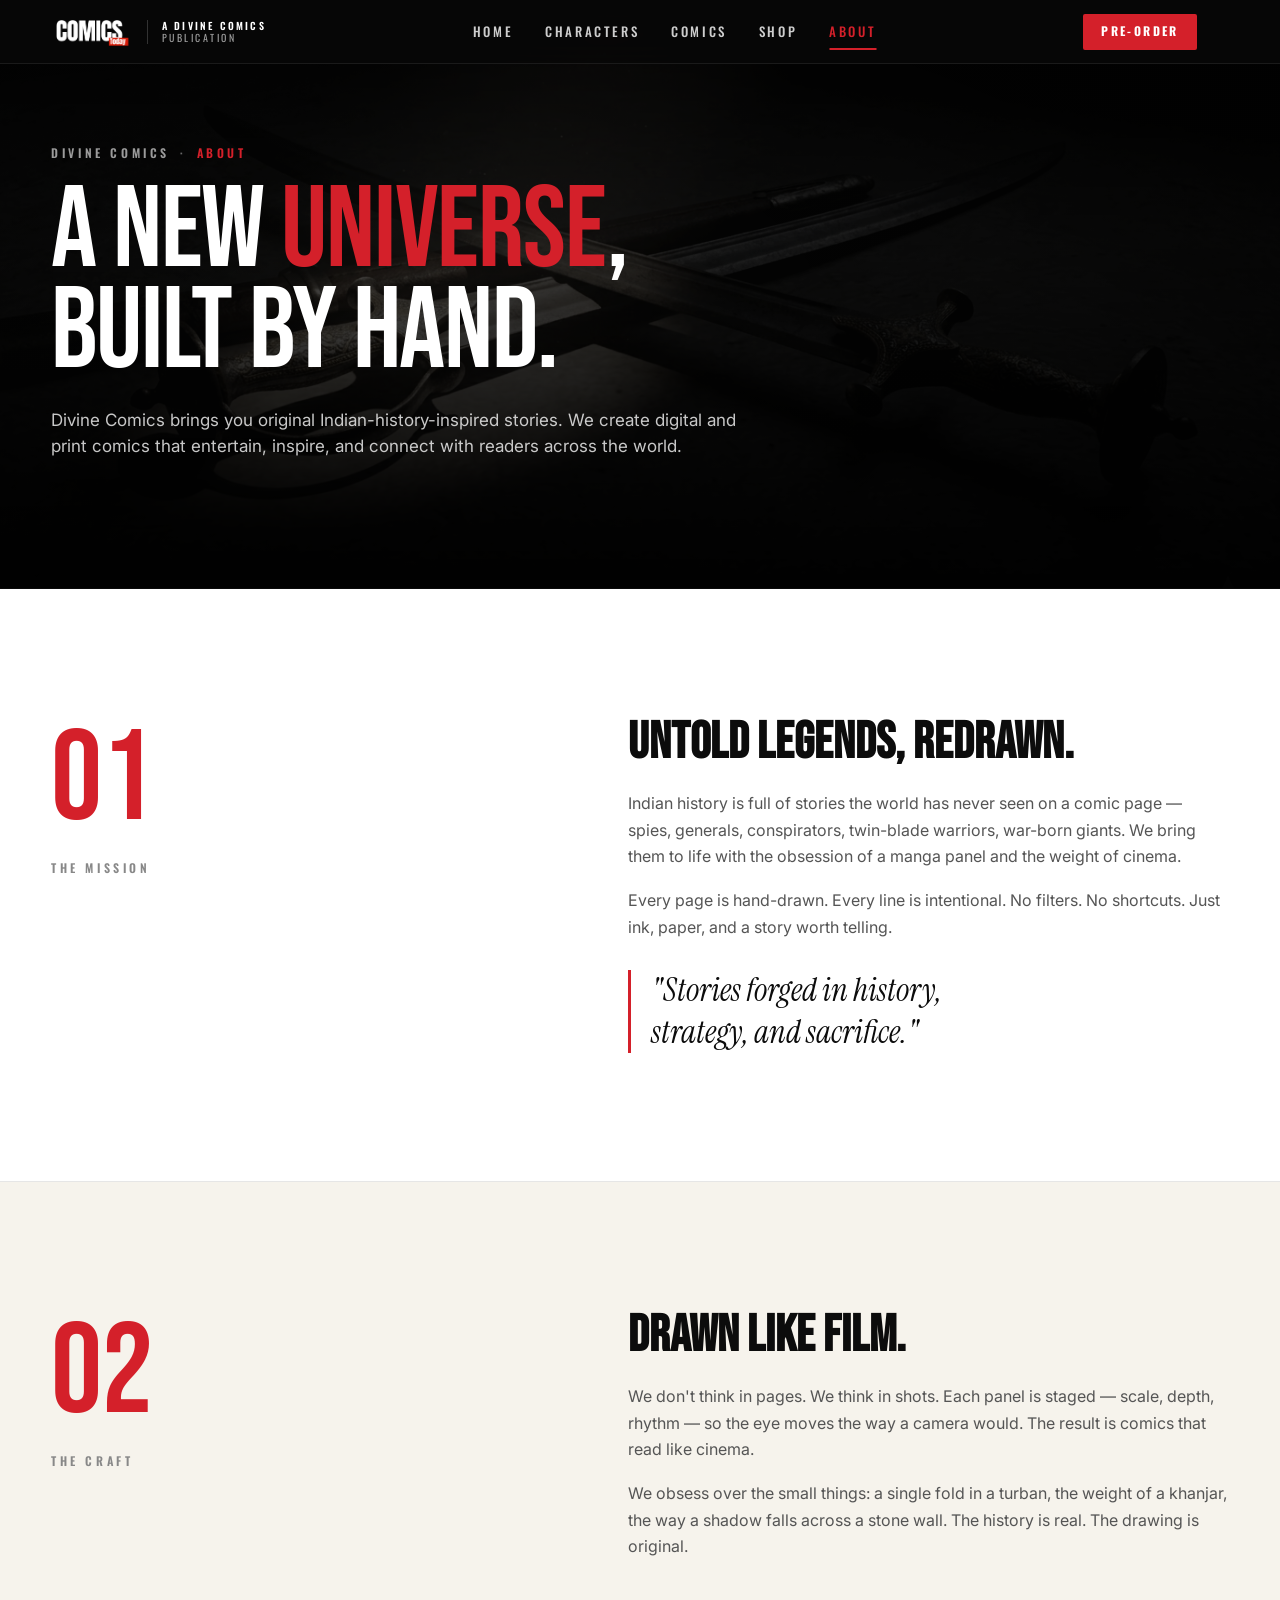
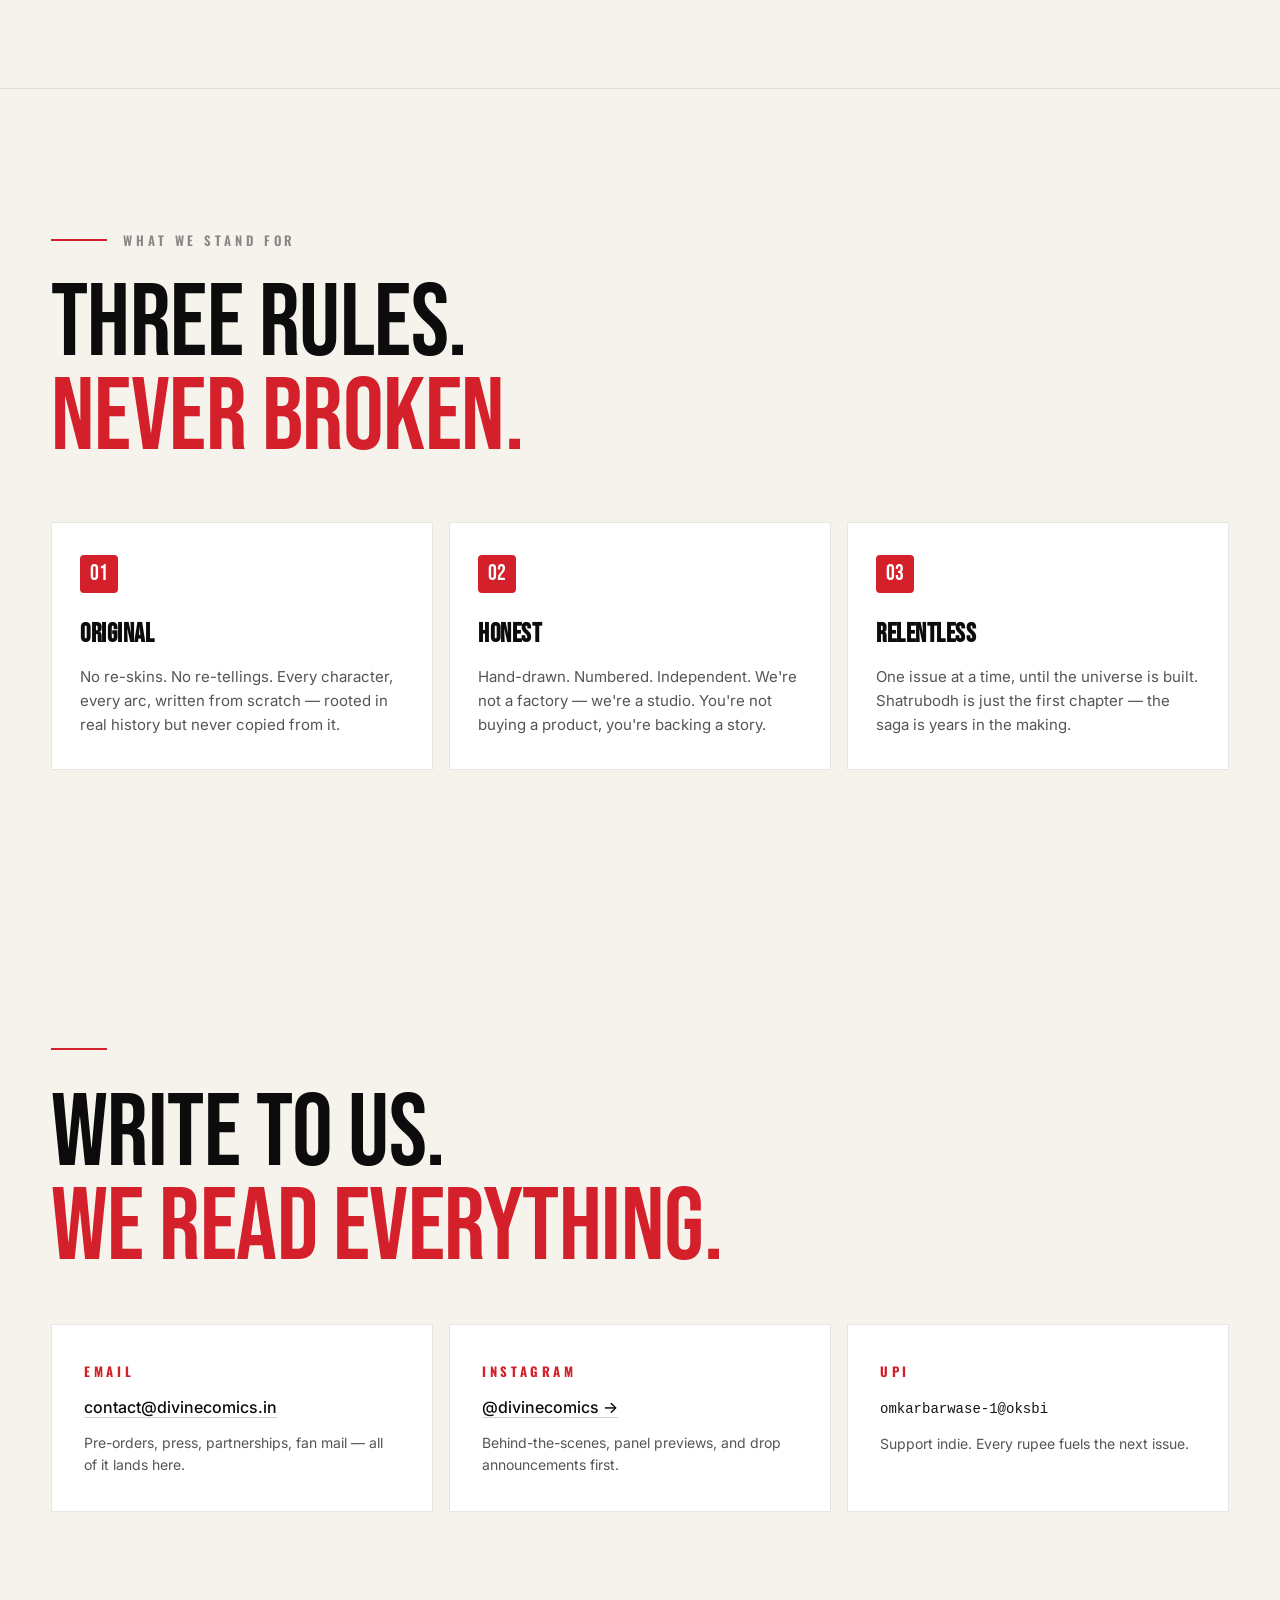
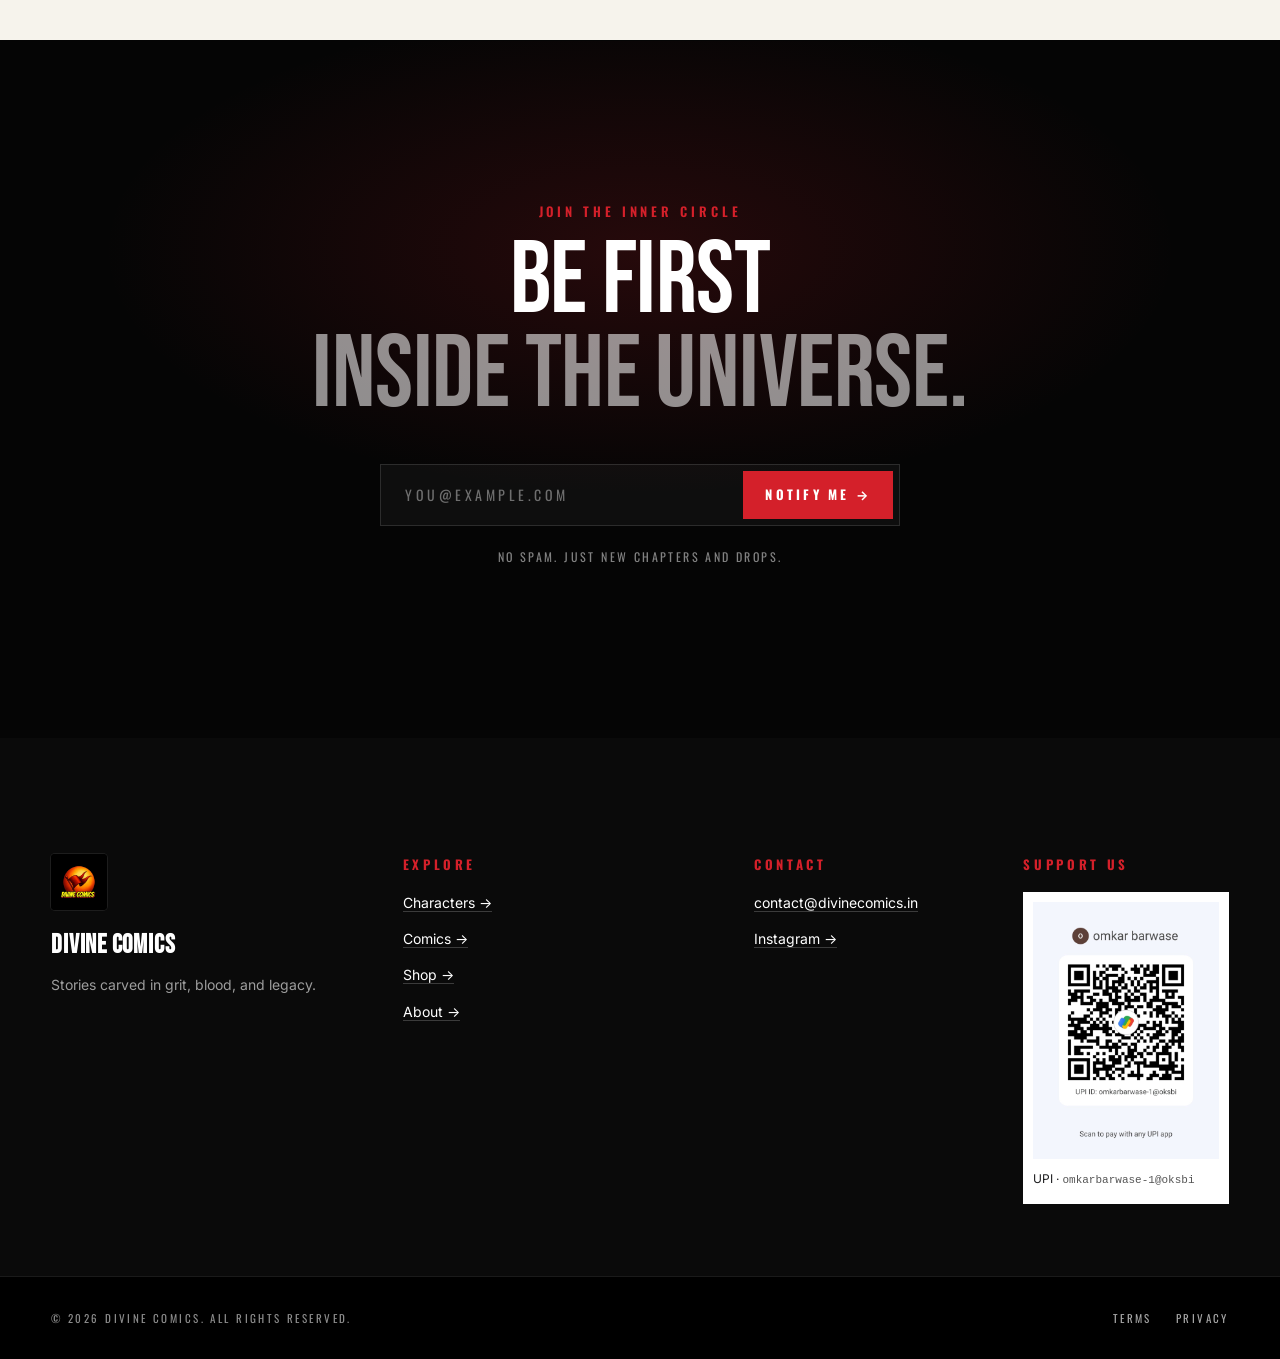
==== commit f12e9cf2: "Add COMICS TODAY header logo + redesign hero as split-stage cinematic layout" ====
--- a/about.html
+++ b/about.html
@@ -14,11 +14,11 @@
 </head>
 <body data-page="about">
 
-<header class="nav is-dark" id="nav">
+<header class="nav" id="nav">
   <div class="nav__inner">
-    <a href="index.html" class="nav__brand" aria-label="Divine Comics — home">
-      <span class="nav__logo"><img src="images/logo.jpg" alt="" /></span>
-      <span class="nav__wordmark">DIVINE<span>COMICS</span></span>
+    <a href="index.html" class="nav__brand" aria-label="Comics Today — Divine Comics home">
+      <span class="nav__logo"><img src="images/comics-today-logo.png" alt="Comics Today" /></span>
+      <span class="nav__tag"><b>A DIVINE COMICS</b>PUBLICATION</span>
     </a>
     <nav class="nav__links" aria-label="Primary">
       <a href="index.html">HOME</a>
--- a/styles.css
+++ b/styles.css
@@ -141,21 +141,16 @@
 .nav {
   position: fixed; top: 0; left: 0; right: 0; z-index: 100;
   height: var(--nav-h);
-  background: rgba(246,243,236,0.86);
+  background: rgba(8,8,8,0.86);
   backdrop-filter: blur(16px) saturate(160%);
   -webkit-backdrop-filter: blur(16px) saturate(160%);
-  border-bottom: 1px solid var(--line);
+  border-bottom: 1px solid rgba(255,255,255,0.08);
   transform: translateY(0);
-  transition: transform .35s var(--ease), background .25s var(--ease), border-color .25s var(--ease);
+  transition: transform .35s var(--ease), background .25s var(--ease);
 }
 .nav.is-hidden { transform: translateY(-100%); }
-.nav.is-dark {
-  background: rgba(8,8,8,0.86);
-  border-bottom-color: rgba(255,255,255,0.08);
-}
-.nav.is-dark .nav__wordmark { color: #fff; }
-.nav.is-dark .nav__links a { color: #fff; }
-.nav.is-dark .nav__menu span { background: #fff; }
+.nav .nav__links a { color: #fff; }
+.nav .nav__menu span { background: #fff; }
 
 .nav__inner {
   height: 100%;
@@ -167,20 +162,30 @@
   align-items: center;
   gap: 32px;
 }
-.nav__brand { display: inline-flex; align-items: center; gap: 12px; }
+.nav__brand { display: inline-flex; align-items: center; gap: 14px; }
 .nav__logo {
-  width: 38px; height: 38px;
-  display: inline-flex; align-items: center; justify-content: center;
-  background: var(--red); border-radius: 4px; overflow: hidden;
-  position: relative;
-}
-.nav__logo img { width: 100%; height: 100%; object-fit: cover; mix-blend-mode: lighten; }
-.nav__wordmark {
-  font-family: var(--display);
-  font-size: 22px; font-weight: 400; letter-spacing: .03em;
-  color: var(--ink); line-height: 1;
-}
-.nav__wordmark span { color: var(--red); margin-left: 6px; }
+  display: inline-flex; align-items: center;
+  height: 36px;
+}
+.nav__logo img {
+  height: 100%; width: auto;
+  display: block;
+}
+.nav__tag {
+  display: inline-flex; flex-direction: column;
+  font-family: var(--condensed);
+  font-size: 10px; letter-spacing: .25em;
+  color: rgba(255,255,255,.6);
+  text-transform: uppercase;
+  line-height: 1.2;
+  padding-left: 14px;
+  border-left: 1px solid rgba(255,255,255,.18);
+}
+.nav__tag b {
+  font-weight: 600; letter-spacing: .22em;
+  color: #fff;
+}
+@media (max-width: 700px) { .nav__tag { display: none; } }
 .nav__links { display: flex; justify-content: center; gap: 32px; }
 .nav__links a {
   font-family: var(--condensed);
@@ -247,91 +252,106 @@
 }
 
 /* ============================================================
-   HERO (home + page heroes)
+   HERO — split-stage cinematic
    ============================================================ */
 .hero {
   position: relative;
   min-height: 100vh;
-  display: flex; flex-direction: column; justify-content: flex-end;
+  display: grid;
+  grid-template-columns: 1.05fr 1fr;
+  align-items: stretch;
   overflow: hidden; isolation: isolate;
-  background: #000;
+  background: #050505;
   padding-top: var(--nav-h);
 }
-.hero__media { position: absolute; inset: 0; z-index: 0; }
+.hero__stage {
+  position: relative;
+  display: flex; flex-direction: column; justify-content: center;
+  padding: clamp(60px, 8vw, 110px) clamp(28px, 5vw, 80px) clamp(70px, 8vw, 110px);
+  color: #fff;
+  z-index: 2;
+  background:
+    linear-gradient(90deg, rgba(5,5,5,1) 0%, rgba(5,5,5,.9) 70%, rgba(5,5,5,0) 100%);
+}
+.hero__media {
+  position: absolute; inset: 0; z-index: 0;
+}
 .hero__media img {
   width: 100%; height: 100%; object-fit: cover;
-  object-position: 55% 30%;
-  filter: grayscale(.85) contrast(1.05) brightness(.88) saturate(.5);
+  object-position: 70% 30%;
+  filter: grayscale(.8) contrast(1.05) brightness(.88) saturate(.5);
   transform: scale(1.08);
   transition: transform 1.6s var(--ease);
 }
 .hero.is-loaded .hero__media img { transform: scale(1); }
 .hero__veil {
-  position: absolute; inset: 0;
+  position: absolute; inset: 0; z-index: 1;
+  pointer-events: none;
   background:
-    linear-gradient(90deg, rgba(0,0,0,.95) 0%, rgba(0,0,0,.6) 35%, rgba(0,0,0,.15) 60%, rgba(0,0,0,.7) 100%),
-    linear-gradient(180deg, rgba(0,0,0,.6) 0%, rgba(0,0,0,0) 22%, rgba(0,0,0,0) 55%, rgba(0,0,0,.95) 100%);
+    linear-gradient(180deg, rgba(0,0,0,.4) 0%, rgba(0,0,0,0) 25%, rgba(0,0,0,0) 60%, rgba(0,0,0,.85) 100%);
 }
 .hero__grain {
-  position: absolute; inset: 0; pointer-events: none;
+  position: absolute; inset: 0; z-index: 1; pointer-events: none;
   background-image: url("data:image/svg+xml;utf8,<svg xmlns='http://www.w3.org/2000/svg' width='180' height='180'><filter id='n'><feTurbulence type='fractalNoise' baseFrequency='.9' numOctaves='2' stitchTiles='stitch'/><feColorMatrix values='0 0 0 0 1 0 0 0 0 1 0 0 0 0 1 0 0 0 .35 0'/></filter><rect width='100%25' height='100%25' filter='url(%23n)'/></svg>");
-  opacity: .12; mix-blend-mode: overlay;
-}
-.hero__chips {
-  position: absolute; top: calc(var(--nav-h) + 28px); left: var(--pad-x);
-  z-index: 2;
-  display: flex; gap: 8px; flex-wrap: wrap;
-}
-.hero__content {
-  position: relative; z-index: 2;
-  max-width: var(--container); width: 100%;
-  margin: 0 auto;
-  padding: 0 var(--pad-x) clamp(96px, 11vw, 140px);
-  color: #fff;
-}
-.hero__kicker {
-  font-family: var(--condensed);
-  font-size: 13px; letter-spacing: .35em;
-  color: var(--red); font-weight: 600;
-  text-transform: uppercase;
-  margin: 0 0 26px;
+  opacity: .1; mix-blend-mode: overlay;
+}
+
+.hero__tagline {
+  font-family: var(--condensed);
+  font-size: 12px;
+  letter-spacing: .35em;
+  font-weight: 600;
+  text-transform: uppercase;
+  color: var(--red);
+  margin: 0 0 28px;
   display: flex; align-items: center; gap: 14px;
 }
-.hero__kicker::before {
-  content: ""; display: inline-block; width: 32px; height: 2px; background: var(--red);
+.hero__tagline::before {
+  content: ""; width: 28px; height: 2px; background: var(--red);
 }
 .hero__title {
   font-family: var(--display);
-  font-size: clamp(56px, 11vw, 184px);
-  line-height: 0.85;
-  letter-spacing: -0.01em;
+  font-size: clamp(52px, 7.5vw, 124px);
+  line-height: .9;
+  letter-spacing: -0.005em;
   font-weight: 400;
   text-transform: uppercase;
-  margin: 0 0 36px;
-  text-shadow: 0 6px 30px rgba(0,0,0,.65);
-}
-.hero__title span { display: block; }
+  margin: 0 0 28px;
+  max-width: 12ch;
+}
 .hero__title em { font-style: normal; color: var(--red); }
 .hero__sub {
-  font-size: clamp(17px, 1.3vw, 21px);
-  line-height: 1.45;
-  color: rgba(255,255,255,.85);
-  max-width: 600px;
-  margin: 0 0 36px;
-  text-shadow: 0 2px 16px rgba(0,0,0,.6);
+  font-size: clamp(16px, 1.15vw, 19px);
+  line-height: 1.55;
+  color: rgba(255,255,255,.78);
+  max-width: 46ch;
+  margin: 0 0 40px;
 }
 .hero__cta { display: flex; gap: 14px; flex-wrap: wrap; }
-.hero__bottom-bar {
-  position: absolute; bottom: 0; left: 0; right: 0; z-index: 3;
-  display: flex; align-items: center; gap: 16px;
-  padding: 18px var(--pad-x);
-  font-family: var(--condensed);
-  font-size: 11px; letter-spacing: .35em; color: rgba(255,255,255,.55);
-  border-top: 1px solid rgba(255,255,255,.08);
-  background: rgba(0,0,0,.45);
-  backdrop-filter: blur(8px);
-}
-.hero__rule { flex: 1; height: 1px; background: rgba(255,255,255,.18); }
+
+.hero__meta {
+  position: absolute; left: clamp(28px, 5vw, 80px); right: clamp(28px, 5vw, 80px);
+  bottom: clamp(32px, 4vw, 56px);
+  display: flex; gap: 14px; align-items: center;
+  font-family: var(--condensed);
+  font-size: 11px; letter-spacing: .3em;
+  color: rgba(255,255,255,.55);
+  text-transform: uppercase;
+}
+.hero__meta b { color: #fff; font-weight: 600; }
+.hero__meta .rule { flex: 1; height: 1px; background: rgba(255,255,255,.18); }
+
+@media (max-width: 980px) {
+  .hero { grid-template-columns: 1fr; min-height: auto; }
+  .hero__stage {
+    padding-top: calc(var(--nav-h) + 60px);
+    background:
+      linear-gradient(180deg, rgba(5,5,5,.92) 0%, rgba(5,5,5,.55) 55%, rgba(5,5,5,.05) 100%);
+    min-height: 100vh;
+  }
+  .hero__title { font-size: clamp(48px, 12vw, 88px); }
+  .hero__meta { position: static; padding: 24px 0 0; }
+}
 
 /* Page hero (smaller, used on subpages) */
 .page-hero {
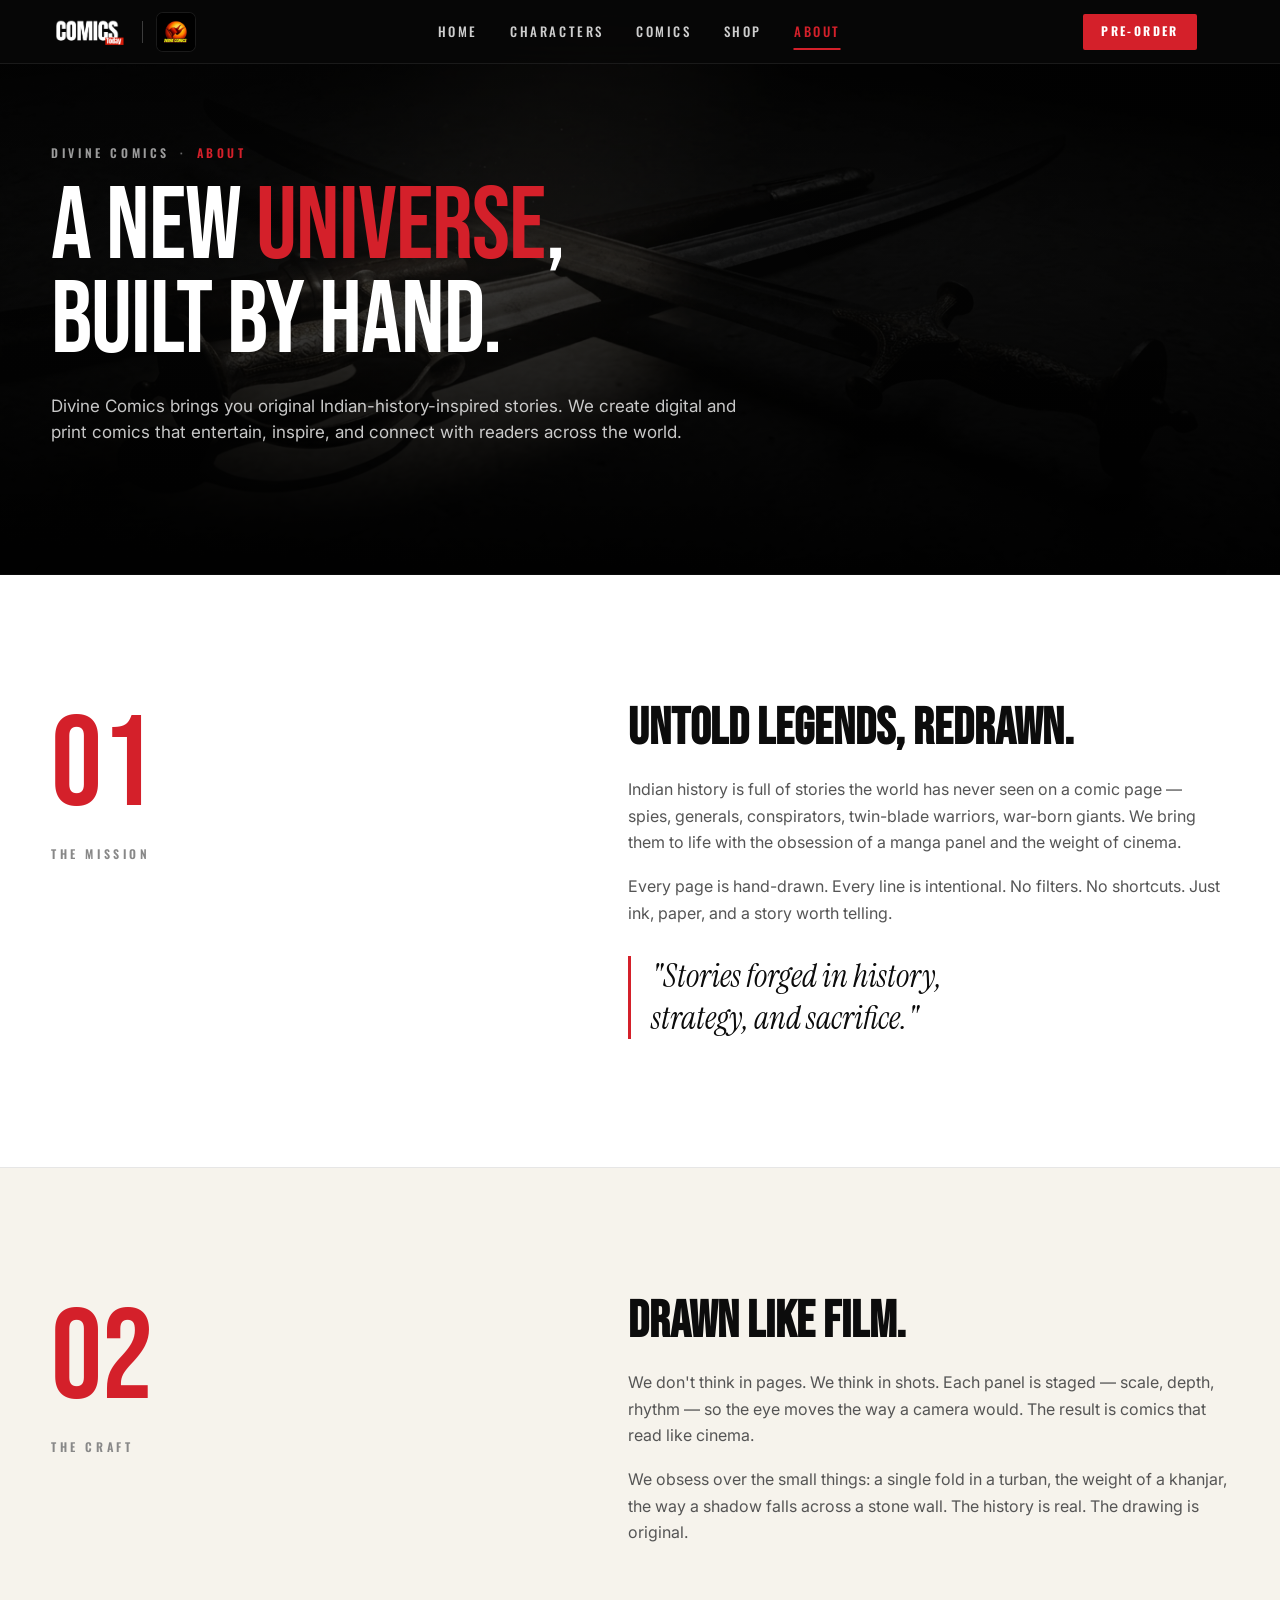
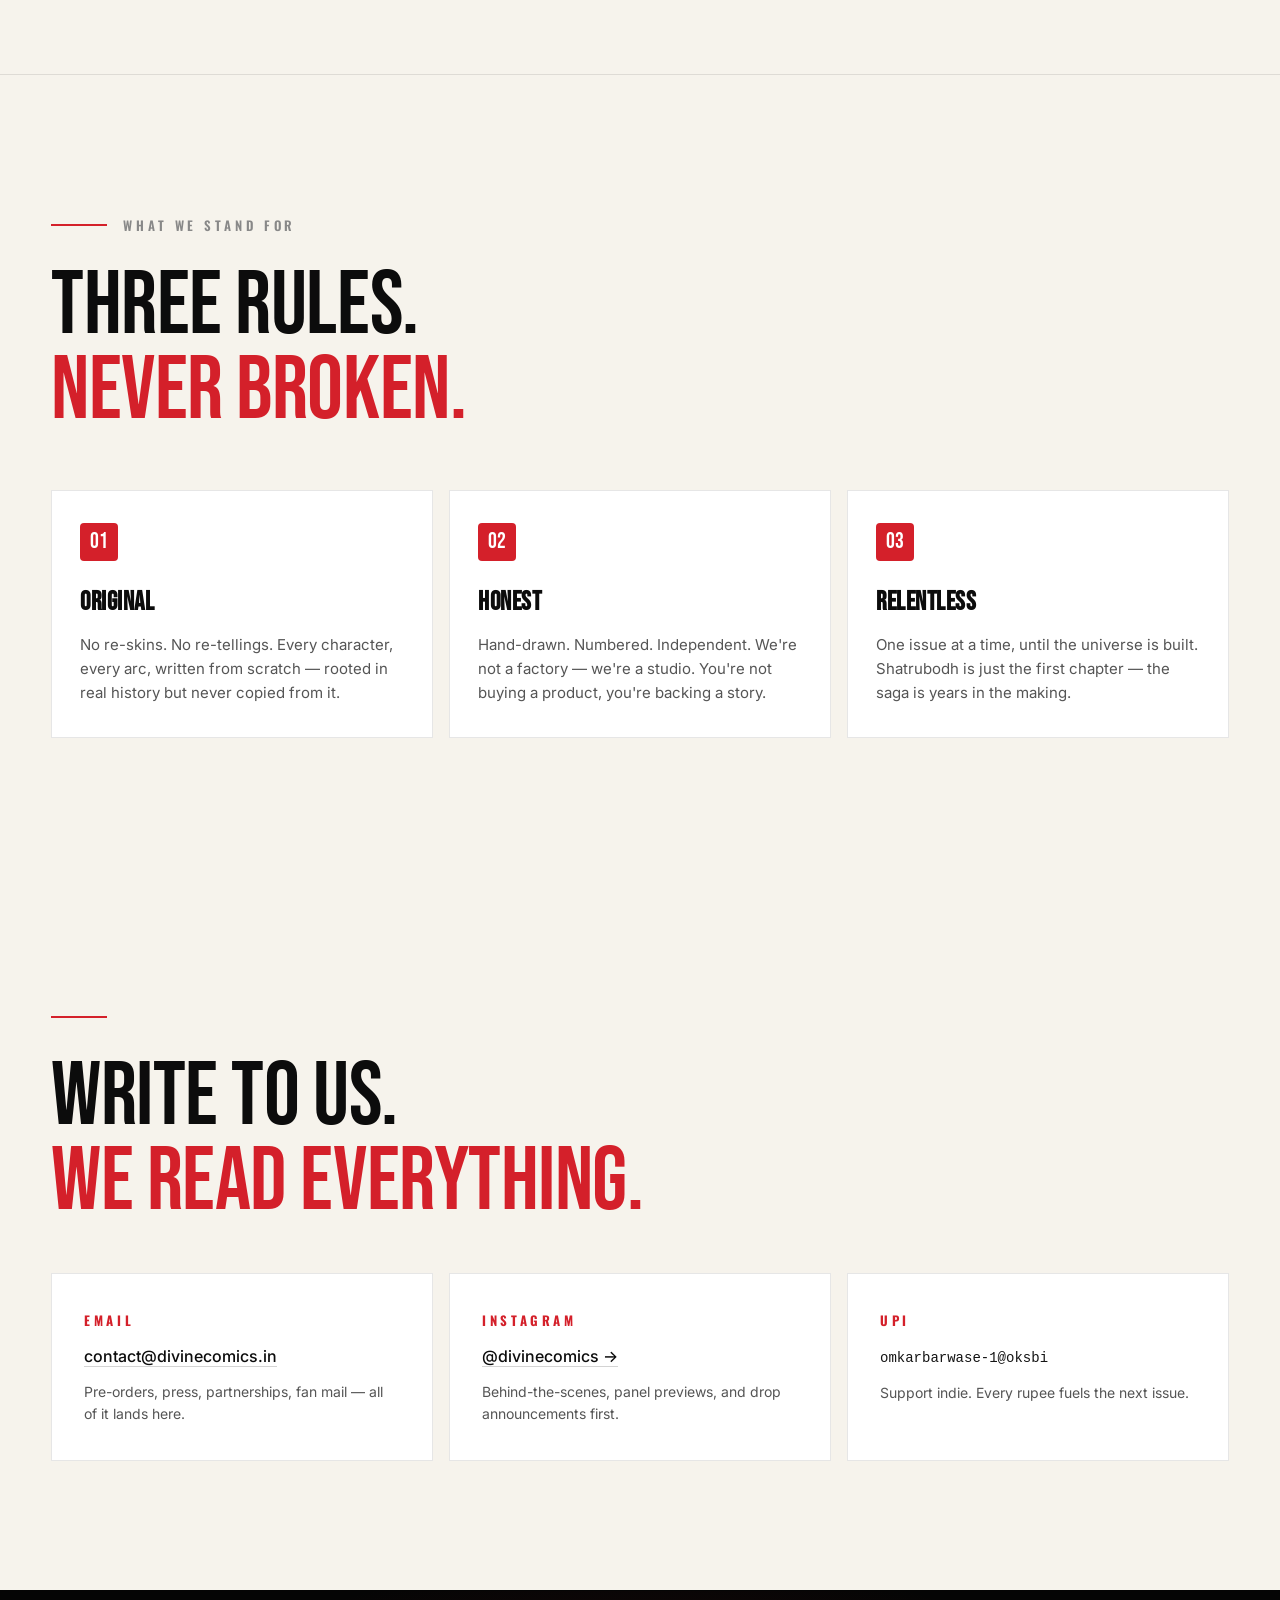
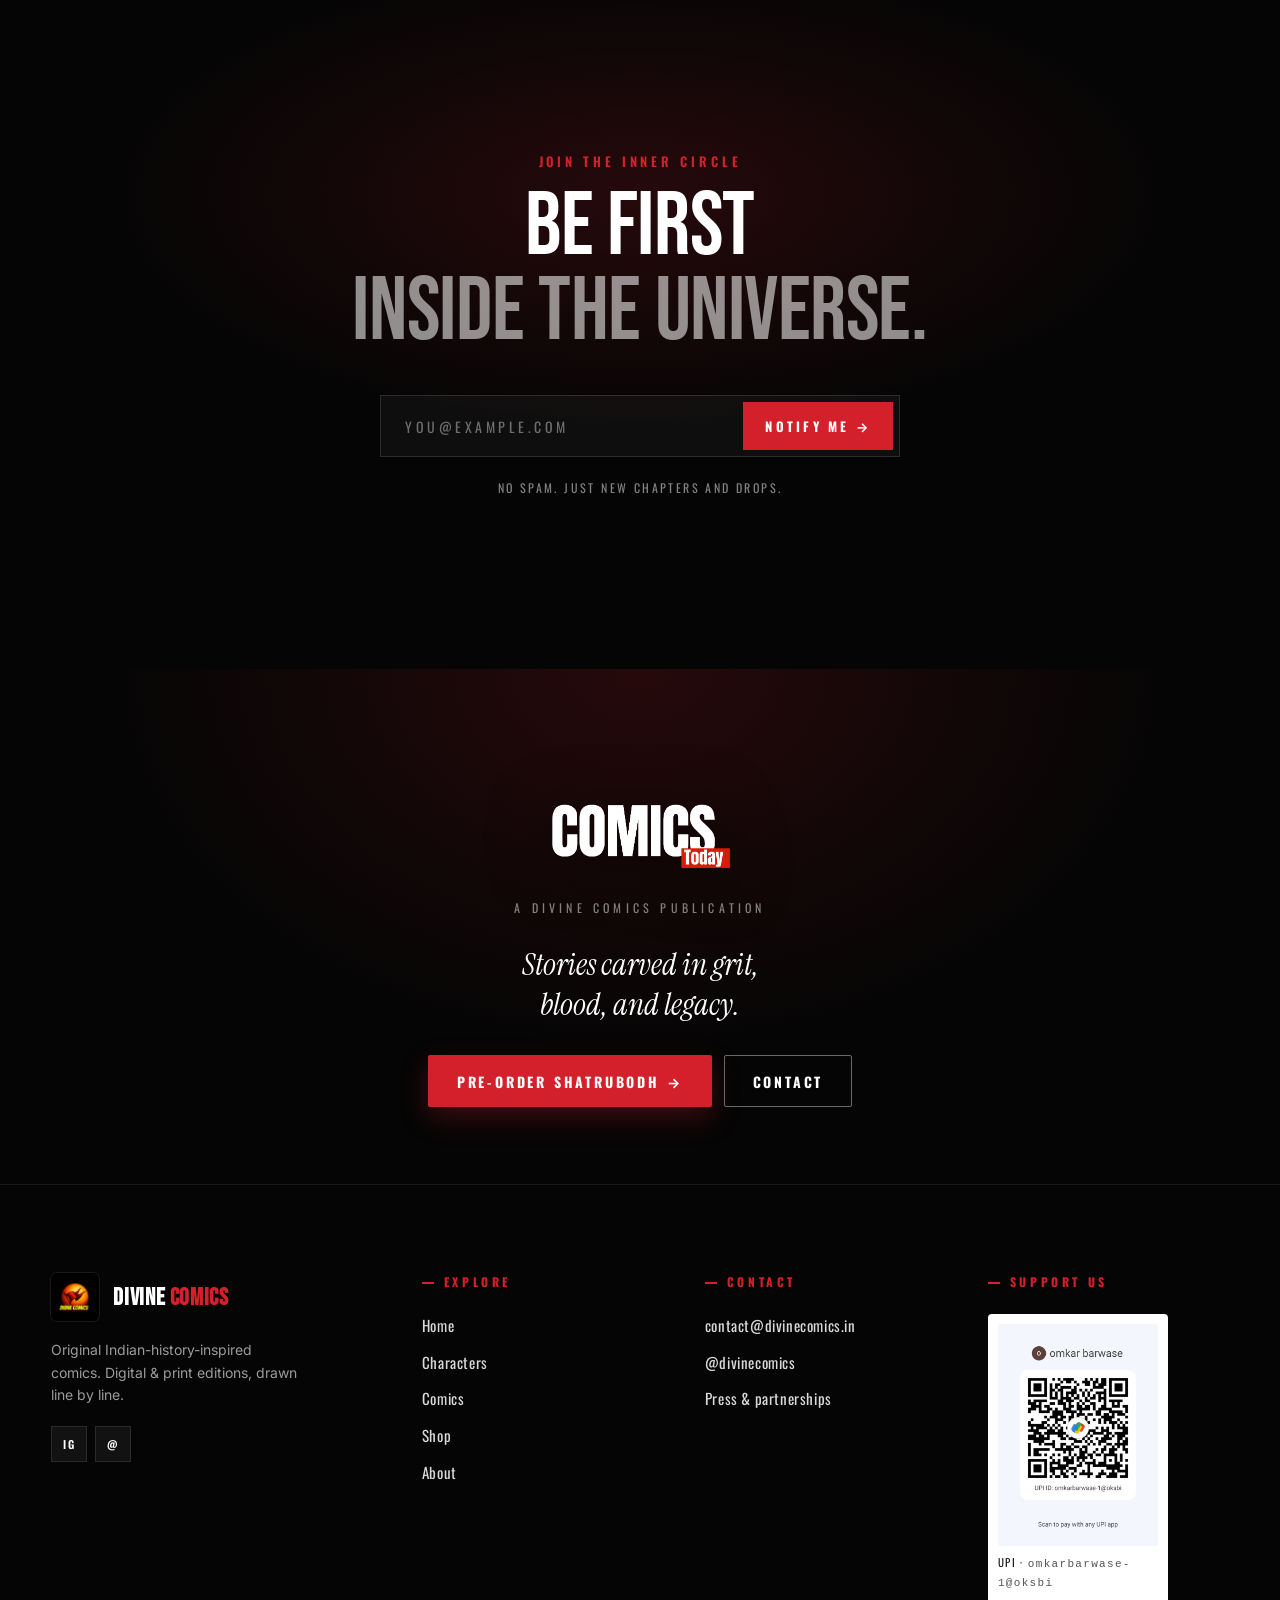
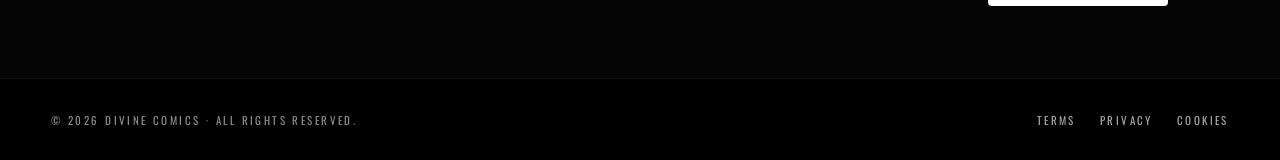
==== commit a1ac14b6: "Dual-logo header (Comics Today + Divine flag) and redesigned footer with brand banner" ====
--- a/about.html
+++ b/about.html
@@ -18,7 +18,8 @@
   <div class="nav__inner">
     <a href="index.html" class="nav__brand" aria-label="Comics Today — Divine Comics home">
       <span class="nav__logo"><img src="images/comics-today-logo.png" alt="Comics Today" /></span>
-      <span class="nav__tag"><b>A DIVINE COMICS</b>PUBLICATION</span>
+      <span class="nav__divider" aria-hidden="true"></span>
+      <span class="nav__logo nav__logo--mark"><img src="images/logo.jpg" alt="Divine Comics" /></span>
     </a>
     <nav class="nav__links" aria-label="Primary">
       <a href="index.html">HOME</a>
@@ -160,23 +161,46 @@
 </main>
 
 <footer class="footer">
-  <div class="container footer__grid">
+  <div class="footer__banner">
+    <div class="footer__banner-mark">
+      <img src="images/comics-today-logo.png" alt="Comics Today" />
+    </div>
+    <p class="footer__banner-tag">A Divine Comics Publication</p>
+    <p class="footer__banner-line">Stories carved in grit, blood, and legacy.</p>
+    <div class="footer__banner-cta">
+      <a href="comics.html#shatrubodh" class="btn btn--red">PRE-ORDER SHATRUBODH →</a>
+      <a href="mailto:contact@divinecomics.in" class="btn btn--ghost-light">CONTACT</a>
+    </div>
+  </div>
+  <div class="footer__grid">
     <div class="footer__brand">
-      <div class="footer__logo"><img src="images/logo.jpg" alt="Divine Comics" /></div>
-      <h3>DIVINE COMICS</h3>
-      <p>Stories carved in grit, blood, and legacy.</p>
+      <div class="footer__brand-row">
+        <div class="footer__logo"><img src="images/logo.jpg" alt="Divine Comics" /></div>
+        <h3>DIVINE<span>COMICS</span></h3>
+      </div>
+      <p>Original Indian-history-inspired comics. Digital &amp; print editions, drawn line by line.</p>
+      <div class="footer__social">
+        <a href="https://instagram.com" target="_blank" rel="noopener" aria-label="Instagram">IG</a>
+        <a href="mailto:contact@divinecomics.in" aria-label="Email">@</a>
+      </div>
     </div>
     <div class="footer__col">
       <h4>EXPLORE</h4>
-      <p><a href="characters.html">Characters →</a></p>
-      <p><a href="comics.html">Comics →</a></p>
-      <p><a href="shop.html">Shop →</a></p>
-      <p><a href="about.html">About →</a></p>
+      <ul>
+        <li><a href="index.html">Home</a></li>
+        <li><a href="characters.html">Characters</a></li>
+        <li><a href="comics.html">Comics</a></li>
+        <li><a href="shop.html">Shop</a></li>
+        <li><a href="about.html">About</a></li>
+      </ul>
     </div>
     <div class="footer__col">
       <h4>CONTACT</h4>
-      <p><a href="mailto:contact@divinecomics.in">contact@divinecomics.in</a></p>
-      <p><a href="https://instagram.com" target="_blank" rel="noopener">Instagram →</a></p>
+      <ul>
+        <li><a href="mailto:contact@divinecomics.in">contact@divinecomics.in</a></li>
+        <li><a href="https://instagram.com" target="_blank" rel="noopener">@divinecomics</a></li>
+        <li><a href="comics.html#shatrubodh">Press &amp; partnerships</a></li>
+      </ul>
     </div>
     <div class="footer__col footer__support">
       <h4>SUPPORT US</h4>
@@ -187,9 +211,9 @@
     </div>
   </div>
   <div class="footer__bar">
-    <div class="container footer__bar-inner">
-      <p>© 2026 DIVINE COMICS. ALL RIGHTS RESERVED.</p>
-      <nav aria-label="Legal"><a href="#">TERMS</a><a href="#">PRIVACY</a></nav>
+    <div class="footer__bar-inner">
+      <p>© 2026 DIVINE COMICS · ALL RIGHTS RESERVED.</p>
+      <nav aria-label="Legal"><a href="#">TERMS</a><a href="#">PRIVACY</a><a href="#">COOKIES</a></nav>
     </div>
   </div>
 </footer>
--- a/styles.css
+++ b/styles.css
@@ -41,9 +41,17 @@
   --display:   "Bebas Neue", "Oswald", "Inter", sans-serif;
   --condensed: "Oswald", "Inter", sans-serif;
   --container: 1360px;
-  --pad-x:     clamp(20px, 4vw, 56px);
+  --pad-x:     clamp(18px, 4vw, 56px);
   --nav-h:     64px;
   --ease:      cubic-bezier(.2,.7,.2,1);
+}
+
+/* Global overflow guard — long display words shouldn't punch out of the viewport */
+.display, .hero__title, .page-hero h1, .featured__title, .dossier__name,
+.char-profile__name, .story-block__title, .shop__title {
+  overflow-wrap: break-word;
+  word-break: keep-all;
+  hyphens: none;
 }
 
 /* ---------- UTILITIES ---------- */
@@ -71,8 +79,8 @@
 
 .display {
   font-family: var(--display);
-  font-size: clamp(48px, 8vw, 132px);
-  line-height: 0.92;
+  font-size: clamp(34px, 7vw, 132px);
+  line-height: 0.95;
   letter-spacing: -0.005em;
   font-weight: 400;
   color: var(--ink);
@@ -162,30 +170,37 @@
   align-items: center;
   gap: 32px;
 }
-.nav__brand { display: inline-flex; align-items: center; gap: 14px; }
+.nav__brand {
+  display: inline-flex; align-items: center; gap: 14px;
+  text-decoration: none;
+}
 .nav__logo {
   display: inline-flex; align-items: center;
-  height: 36px;
+  height: 34px;
 }
 .nav__logo img {
   height: 100%; width: auto;
   display: block;
 }
-.nav__tag {
-  display: inline-flex; flex-direction: column;
-  font-family: var(--condensed);
-  font-size: 10px; letter-spacing: .25em;
-  color: rgba(255,255,255,.6);
-  text-transform: uppercase;
-  line-height: 1.2;
-  padding-left: 14px;
-  border-left: 1px solid rgba(255,255,255,.18);
-}
-.nav__tag b {
-  font-weight: 600; letter-spacing: .22em;
-  color: #fff;
-}
-@media (max-width: 700px) { .nav__tag { display: none; } }
+.nav__logo--mark {
+  width: 38px; height: 38px;
+  background: #000; border-radius: 6px;
+  overflow: hidden;
+  box-shadow: 0 0 0 1px rgba(255,255,255,.08);
+}
+.nav__logo--mark img {
+  width: 100%; height: 100%; object-fit: cover;
+}
+.nav__divider {
+  width: 1px; height: 22px;
+  background: rgba(255,255,255,0.22);
+  display: inline-block;
+}
+@media (max-width: 720px) {
+  .nav__logo { height: 28px; }
+  .nav__logo--mark { width: 32px; height: 32px; }
+  .nav__brand { gap: 10px; }
+}
 .nav__links { display: flex; justify-content: center; gap: 32px; }
 .nav__links a {
   font-family: var(--condensed);
@@ -298,25 +313,26 @@
 
 .hero__tagline {
   font-family: var(--condensed);
-  font-size: 12px;
-  letter-spacing: .35em;
+  font-size: 11px;
+  letter-spacing: .28em;
   font-weight: 600;
   text-transform: uppercase;
   color: var(--red);
-  margin: 0 0 28px;
-  display: flex; align-items: center; gap: 14px;
+  margin: 0 0 24px;
+  display: flex; align-items: center; gap: 12px;
 }
 .hero__tagline::before {
-  content: ""; width: 28px; height: 2px; background: var(--red);
+  content: ""; width: 24px; height: 2px; background: var(--red);
+  flex: 0 0 auto;
 }
 .hero__title {
   font-family: var(--display);
-  font-size: clamp(52px, 7.5vw, 124px);
+  font-size: clamp(44px, 7.5vw, 124px);
   line-height: .9;
   letter-spacing: -0.005em;
   font-weight: 400;
   text-transform: uppercase;
-  margin: 0 0 28px;
+  margin: 0 0 24px;
   max-width: 12ch;
 }
 .hero__title em { font-style: normal; color: var(--red); }
@@ -342,15 +358,31 @@
 .hero__meta .rule { flex: 1; height: 1px; background: rgba(255,255,255,.18); }
 
 @media (max-width: 980px) {
-  .hero { grid-template-columns: 1fr; min-height: auto; }
+  .hero {
+    grid-template-columns: 1fr;
+    min-height: 92vh;
+  }
+  .hero__media img {
+    object-position: 60% 25%;
+    filter: grayscale(.55) contrast(1.05) brightness(.95) saturate(.6);
+  }
   .hero__stage {
-    padding-top: calc(var(--nav-h) + 60px);
+    padding-top: calc(var(--nav-h) + 40px);
+    padding-bottom: 88px;
     background:
-      linear-gradient(180deg, rgba(5,5,5,.92) 0%, rgba(5,5,5,.55) 55%, rgba(5,5,5,.05) 100%);
-    min-height: 100vh;
+      linear-gradient(180deg, rgba(5,5,5,.5) 0%, rgba(5,5,5,.25) 35%, rgba(5,5,5,.85) 100%);
+    justify-content: flex-end;
   }
-  .hero__title { font-size: clamp(48px, 12vw, 88px); }
-  .hero__meta { position: static; padding: 24px 0 0; }
+  .hero__title { font-size: clamp(42px, 11vw, 80px); max-width: none; }
+  .hero__sub { font-size: 15px; }
+  .hero__cta .btn { height: 46px; padding: 0 18px; font-size: 12px; }
+  .hero__meta { position: static; padding: 18px 0 0; font-size: 10px; }
+}
+@media (max-width: 480px) {
+  .hero__stage { padding-inline: 20px; }
+  .hero__title { font-size: clamp(38px, 12vw, 64px); }
+  .hero__cta { gap: 8px; }
+  .hero__cta .btn { width: 100%; }
 }
 
 /* Page hero (smaller, used on subpages) */
@@ -389,8 +421,8 @@
 .page-hero__crumb span:not(:last-child) { color: rgba(255,255,255,.4); }
 .page-hero h1 {
   font-family: var(--display);
-  font-size: clamp(60px, 9vw, 140px);
-  line-height: 0.88;
+  font-size: clamp(40px, 8vw, 140px);
+  line-height: 0.92;
   letter-spacing: -0.01em;
   font-weight: 400;
   text-transform: uppercase;
@@ -558,8 +590,8 @@
 }
 .dossier__name {
   font-family: var(--display);
-  font-size: clamp(48px, 7vw, 104px);
-  line-height: 0.85; letter-spacing: -0.005em;
+  font-size: clamp(40px, 7vw, 104px);
+  line-height: 0.9; letter-spacing: -0.005em;
   margin: 18px 0 22px;
   text-transform: uppercase;
   color: var(--ink);
@@ -649,8 +681,8 @@
 }
 .char-profile__name {
   font-family: var(--display);
-  font-size: clamp(48px, 7vw, 112px);
-  line-height: 0.86; letter-spacing: -0.005em;
+  font-size: clamp(40px, 7vw, 112px);
+  line-height: 0.9; letter-spacing: -0.005em;
   text-transform: uppercase;
   margin: 0 0 28px;
   color: var(--ink);
@@ -726,8 +758,8 @@
 .featured__chips { display: flex; gap: 8px; margin-bottom: 24px; }
 .featured__title {
   font-family: var(--display);
-  font-size: clamp(72px, 12vw, 200px);
-  line-height: 0.82; letter-spacing: -0.01em;
+  font-size: clamp(56px, 12vw, 200px);
+  line-height: 0.85; letter-spacing: -0.01em;
   text-transform: uppercase;
   color: #fff;
   margin: 0 0 14px;
@@ -894,8 +926,8 @@
 }
 .shop__title {
   font-family: var(--display);
-  font-size: clamp(28px, 3vw, 48px);
-  letter-spacing: .015em; line-height: .95;
+  font-size: clamp(26px, 3vw, 48px);
+  letter-spacing: .015em; line-height: 1;
   text-transform: uppercase;
   color: var(--ink);
   margin: 0 0 14px;
@@ -1071,69 +1103,196 @@
 }
 
 /* ============================================================
-   FOOTER
+   FOOTER — branded
    ============================================================ */
 .footer {
-  background: #0a0a0a; color: #fff;
-  padding-top: clamp(72px, 9vw, 120px);
-}
+  background: #050505; color: #fff;
+  position: relative;
+  isolation: isolate;
+  overflow: hidden;
+}
+.footer::before {
+  content: ""; position: absolute; inset: 0;
+  background:
+    radial-gradient(60% 50% at 50% 0%, rgba(212,32,42,.16), transparent 70%);
+  pointer-events: none;
+}
+
+/* Brand banner — big COMICS TODAY mark + tagline */
+.footer__banner {
+  position: relative;
+  padding: clamp(72px, 10vw, 120px) var(--pad-x) clamp(48px, 6vw, 80px);
+  text-align: center;
+  border-bottom: 1px solid rgba(255,255,255,.08);
+}
+.footer__banner-mark {
+  display: inline-flex; align-items: center;
+  height: clamp(64px, 7vw, 110px);
+  margin: 0 auto 20px;
+}
+.footer__banner-mark img {
+  height: 100%; width: auto;
+  filter: drop-shadow(0 8px 30px rgba(0,0,0,.5));
+}
+.footer__banner-tag {
+  font-family: var(--condensed);
+  font-size: 12px; letter-spacing: .35em;
+  color: rgba(255,255,255,.5);
+  text-transform: uppercase;
+  margin: 0 0 28px;
+}
+.footer__banner-line {
+  font-family: "Instrument Serif", "Georgia", serif;
+  font-style: italic; font-weight: 400;
+  font-size: clamp(22px, 2.4vw, 36px);
+  line-height: 1.3;
+  color: #fff;
+  max-width: 22ch;
+  margin: 0 auto 30px;
+}
+.footer__banner-cta {
+  display: inline-flex; gap: 12px; flex-wrap: wrap;
+  justify-content: center;
+}
+
+/* Body grid */
 .footer__grid {
+  max-width: var(--container);
+  margin: 0 auto;
   display: grid;
-  grid-template-columns: 1.4fr 1.4fr 1fr 1fr;
+  grid-template-columns: 1.4fr 1fr 1fr 1.1fr;
   gap: clamp(32px, 5vw, 64px);
-  padding-bottom: 72px;
-}
-.footer__brand h3 {
-  font-family: var(--display);
-  font-size: 26px; letter-spacing: .03em; margin: 16px 0 8px; color: #fff;
-}
-.footer__brand p, .footer__col p {
-  font-size: 14px; color: rgba(255,255,255,.6); margin: 0 0 14px; line-height: 1.6;
+  padding: clamp(56px, 7vw, 88px) var(--pad-x) clamp(48px, 6vw, 72px);
+  position: relative;
+}
+
+.footer__brand { position: relative; }
+.footer__brand-row {
+  display: flex; align-items: center; gap: 14px;
+  margin-bottom: 18px;
 }
 .footer__logo {
-  width: 56px; height: 56px; border-radius: 4px;
+  width: 48px; height: 48px; border-radius: 6px;
   overflow: hidden; background: #000;
   box-shadow: 0 0 0 1px rgba(255,255,255,.08);
 }
 .footer__logo img { width: 100%; height: 100%; object-fit: cover; }
+.footer__brand h3 {
+  font-family: var(--display);
+  font-size: 24px; letter-spacing: .03em;
+  margin: 0;
+  color: #fff;
+}
+.footer__brand h3 span { color: var(--red); margin-left: 4px; }
+.footer__brand p {
+  font-size: 14px; color: rgba(255,255,255,.6);
+  margin: 0 0 20px;
+  line-height: 1.6;
+  max-width: 28ch;
+}
+.footer__social {
+  display: flex; gap: 8px;
+  margin-top: 8px;
+}
+.footer__social a {
+  width: 36px; height: 36px;
+  display: inline-flex; align-items: center; justify-content: center;
+  background: rgba(255,255,255,.05);
+  border: 1px solid rgba(255,255,255,.1);
+  color: #fff;
+  border: 0; border: 1px solid rgba(255,255,255,.1);
+  font-family: var(--condensed);
+  font-size: 11px; letter-spacing: .15em;
+  font-weight: 600;
+  transition: background .2s var(--ease), border-color .2s var(--ease), color .2s var(--ease);
+}
+.footer__social a:hover {
+  background: var(--red); border-color: var(--red); color: #fff;
+}
+
 .footer__col h4 {
   font-family: var(--condensed);
-  font-size: 13px; letter-spacing: .28em; font-weight: 700;
+  font-size: 12px; letter-spacing: .3em; font-weight: 700;
   color: var(--red);
-  margin: 0 0 18px;
-  text-transform: uppercase;
+  margin: 0 0 22px;
+  text-transform: uppercase;
+  display: flex; align-items: center; gap: 10px;
+}
+.footer__col h4::before {
+  content: ""; width: 12px; height: 2px; background: var(--red);
+}
+.footer__col ul {
+  list-style: none; padding: 0; margin: 0;
+}
+.footer__col li {
+  margin: 0 0 12px;
 }
 .footer__col a {
-  color: #fff;
-  border-bottom: 1px solid rgba(255,255,255,.2);
-  transition: color .2s var(--ease), border-color .2s var(--ease);
-}
-.footer__col a:hover { color: var(--red); border-color: var(--red); }
+  font-family: var(--condensed);
+  font-size: 15px; letter-spacing: .04em;
+  color: rgba(255,255,255,.85);
+  display: inline-flex; align-items: center; gap: 6px;
+  border: 0;
+  transition: color .2s var(--ease), transform .2s var(--ease);
+}
+.footer__col a::after {
+  content: "→"; opacity: 0; transform: translateX(-6px);
+  transition: opacity .25s var(--ease), transform .25s var(--ease);
+}
+.footer__col a:hover { color: var(--red); }
+.footer__col a:hover::after { opacity: 1; transform: translateX(0); }
+.footer__col p {
+  font-size: 14px; color: rgba(255,255,255,.6);
+  margin: 0 0 12px; line-height: 1.55;
+}
+
+.footer__support h4 { color: var(--red); }
 .footer__qr {
   background: #fff; color: #1d1d1f;
-  padding: 10px; max-width: 220px;
-}
-.footer__qr img { width: 100%; }
-.footer__qr p { color: #1d1d1f; font-size: 12px; margin: 10px 0 4px; }
+  padding: 10px; max-width: 180px;
+  border-radius: 4px;
+}
+.footer__qr img { width: 100%; border-radius: 2px; }
+.footer__qr p {
+  color: #1d1d1f; font-size: 11px;
+  margin: 8px 0 4px;
+  font-family: var(--condensed); letter-spacing: .12em;
+}
 .footer__qr code { font-size: 11px; color: #555; }
+
 .footer__bar {
-  border-top: 1px solid rgba(255,255,255,.1);
+  border-top: 1px solid rgba(255,255,255,.08);
   padding-block: 22px;
   background: #000;
+  position: relative;
 }
 .footer__bar-inner {
+  max-width: var(--container);
+  margin: 0 auto;
+  padding-inline: var(--pad-x);
   display: flex; justify-content: space-between; align-items: center;
   font-family: var(--condensed);
-  font-size: 11px; letter-spacing: .22em; color: rgba(255,255,255,.55);
+  font-size: 11px; letter-spacing: .22em;
+  color: rgba(255,255,255,.55);
   text-transform: uppercase;
   flex-wrap: wrap; gap: 14px;
 }
 .footer__bar nav { display: flex; gap: 24px; }
-.footer__bar a { color: rgba(255,255,255,.65); }
+.footer__bar a {
+  color: rgba(255,255,255,.65);
+  transition: color .2s var(--ease);
+}
 .footer__bar a:hover { color: #fff; }
 
-@media (max-width: 980px) { .footer__grid { grid-template-columns: 1fr 1fr; } }
-@media (max-width: 560px) { .footer__grid { grid-template-columns: 1fr; } }
+@media (max-width: 980px) {
+  .footer__grid { grid-template-columns: 1fr 1fr; gap: 40px 32px; }
+  .footer__brand { grid-column: span 2; }
+}
+@media (max-width: 560px) {
+  .footer__grid { grid-template-columns: 1fr; }
+  .footer__brand { grid-column: auto; }
+  .footer__banner-line { font-size: 22px; }
+}
 
 /* ============================================================
    REVEAL ANIMATION
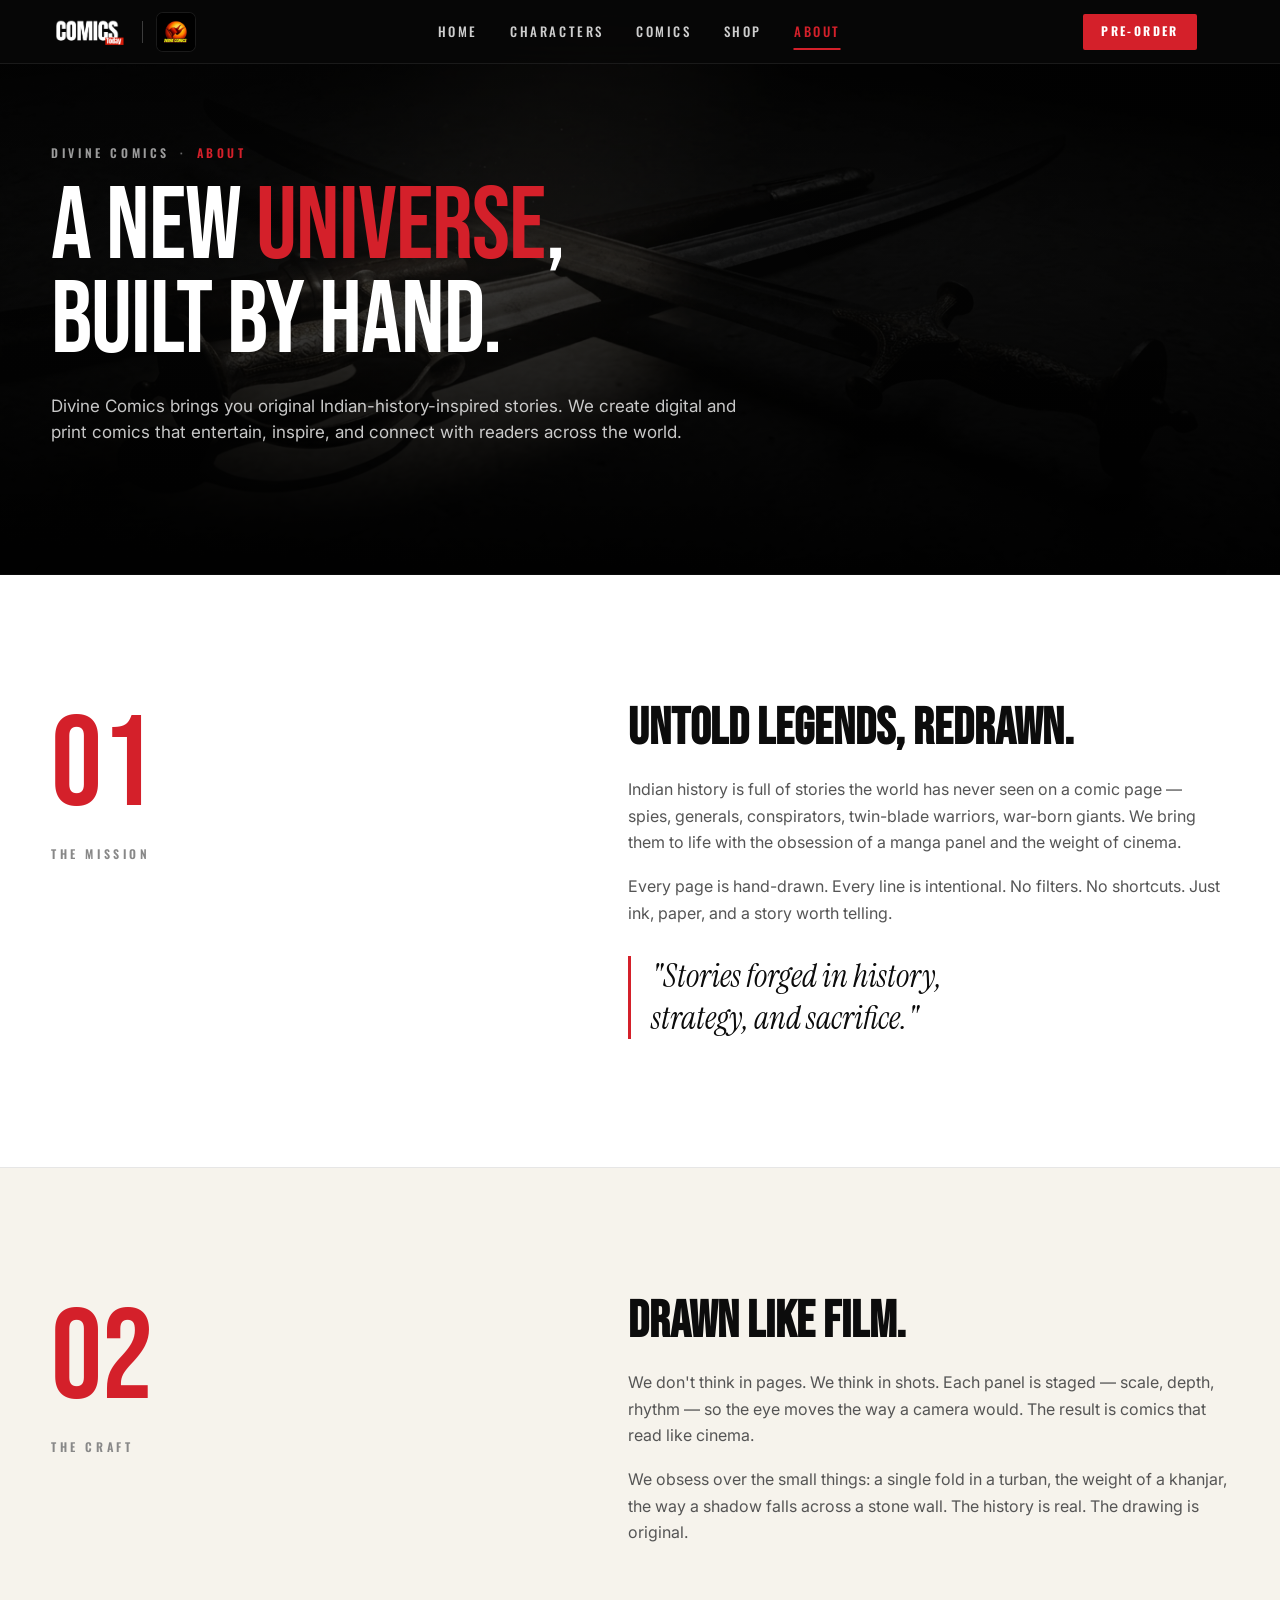
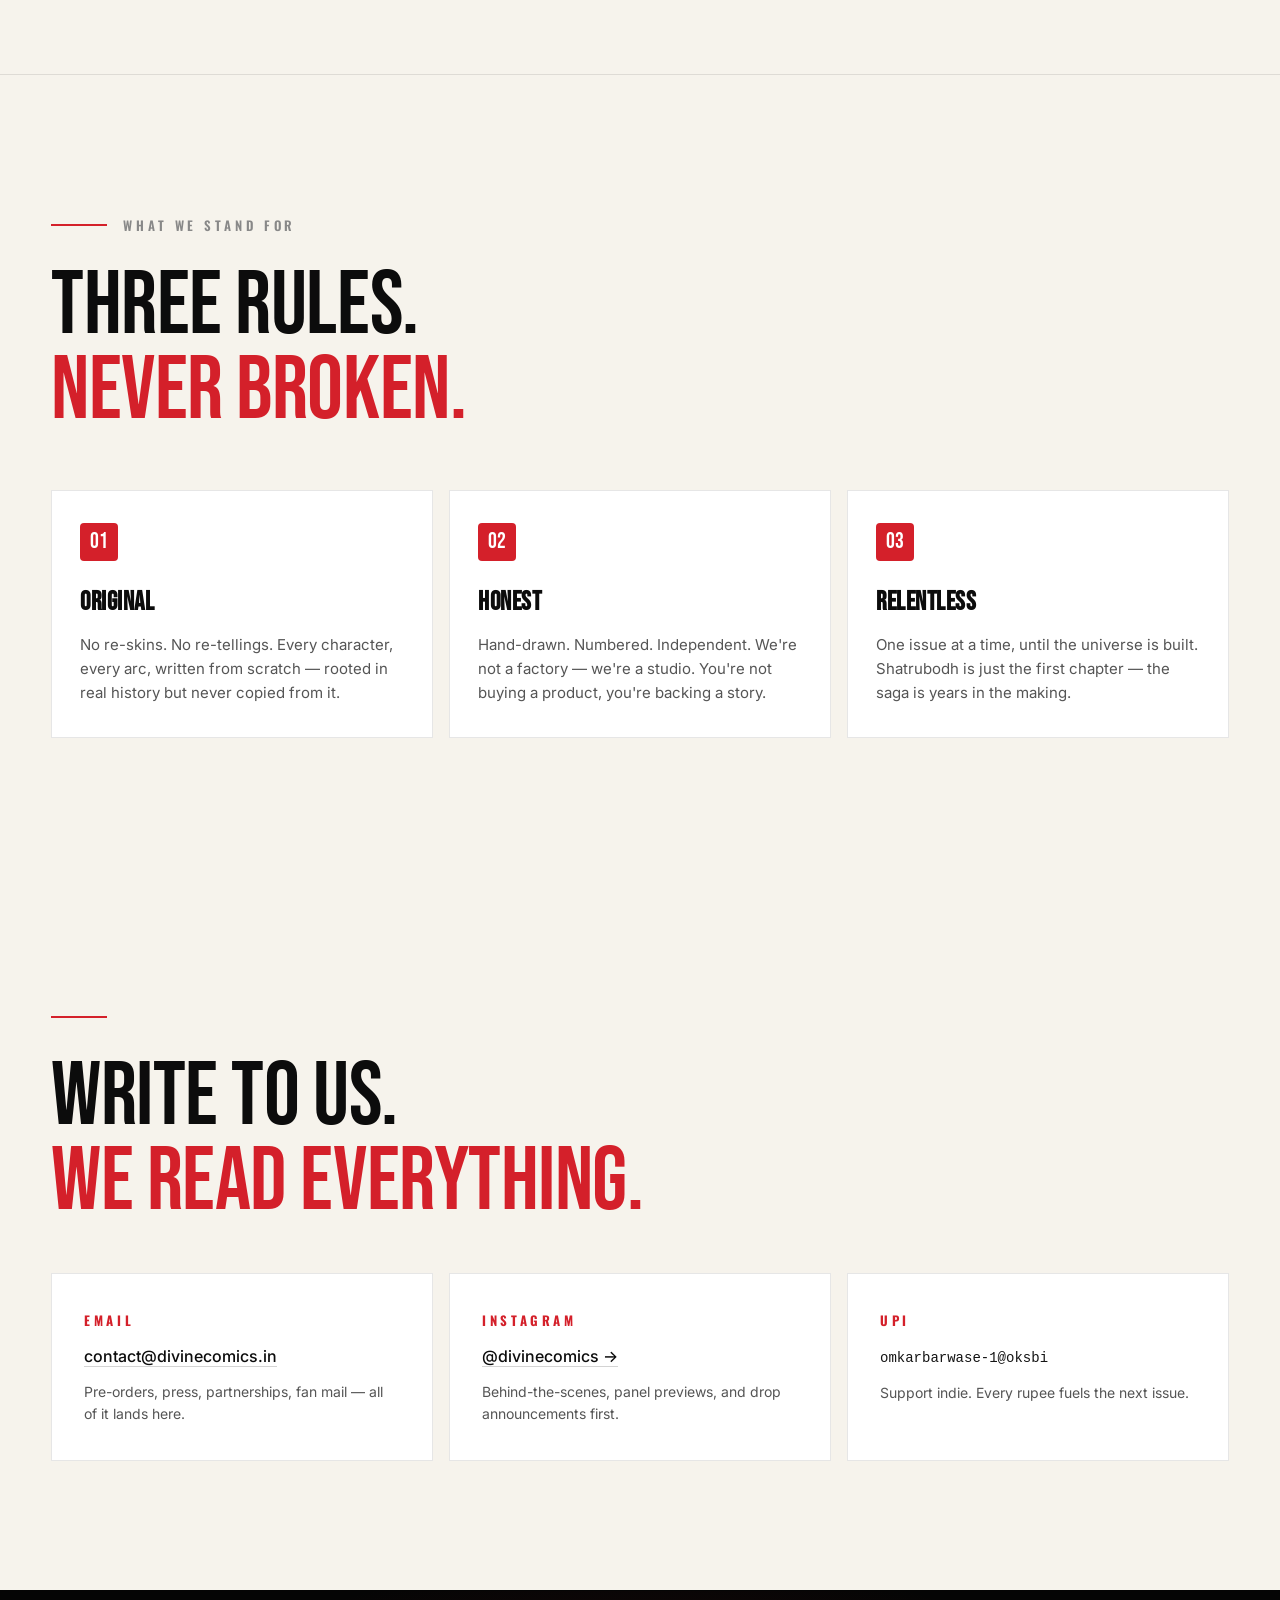
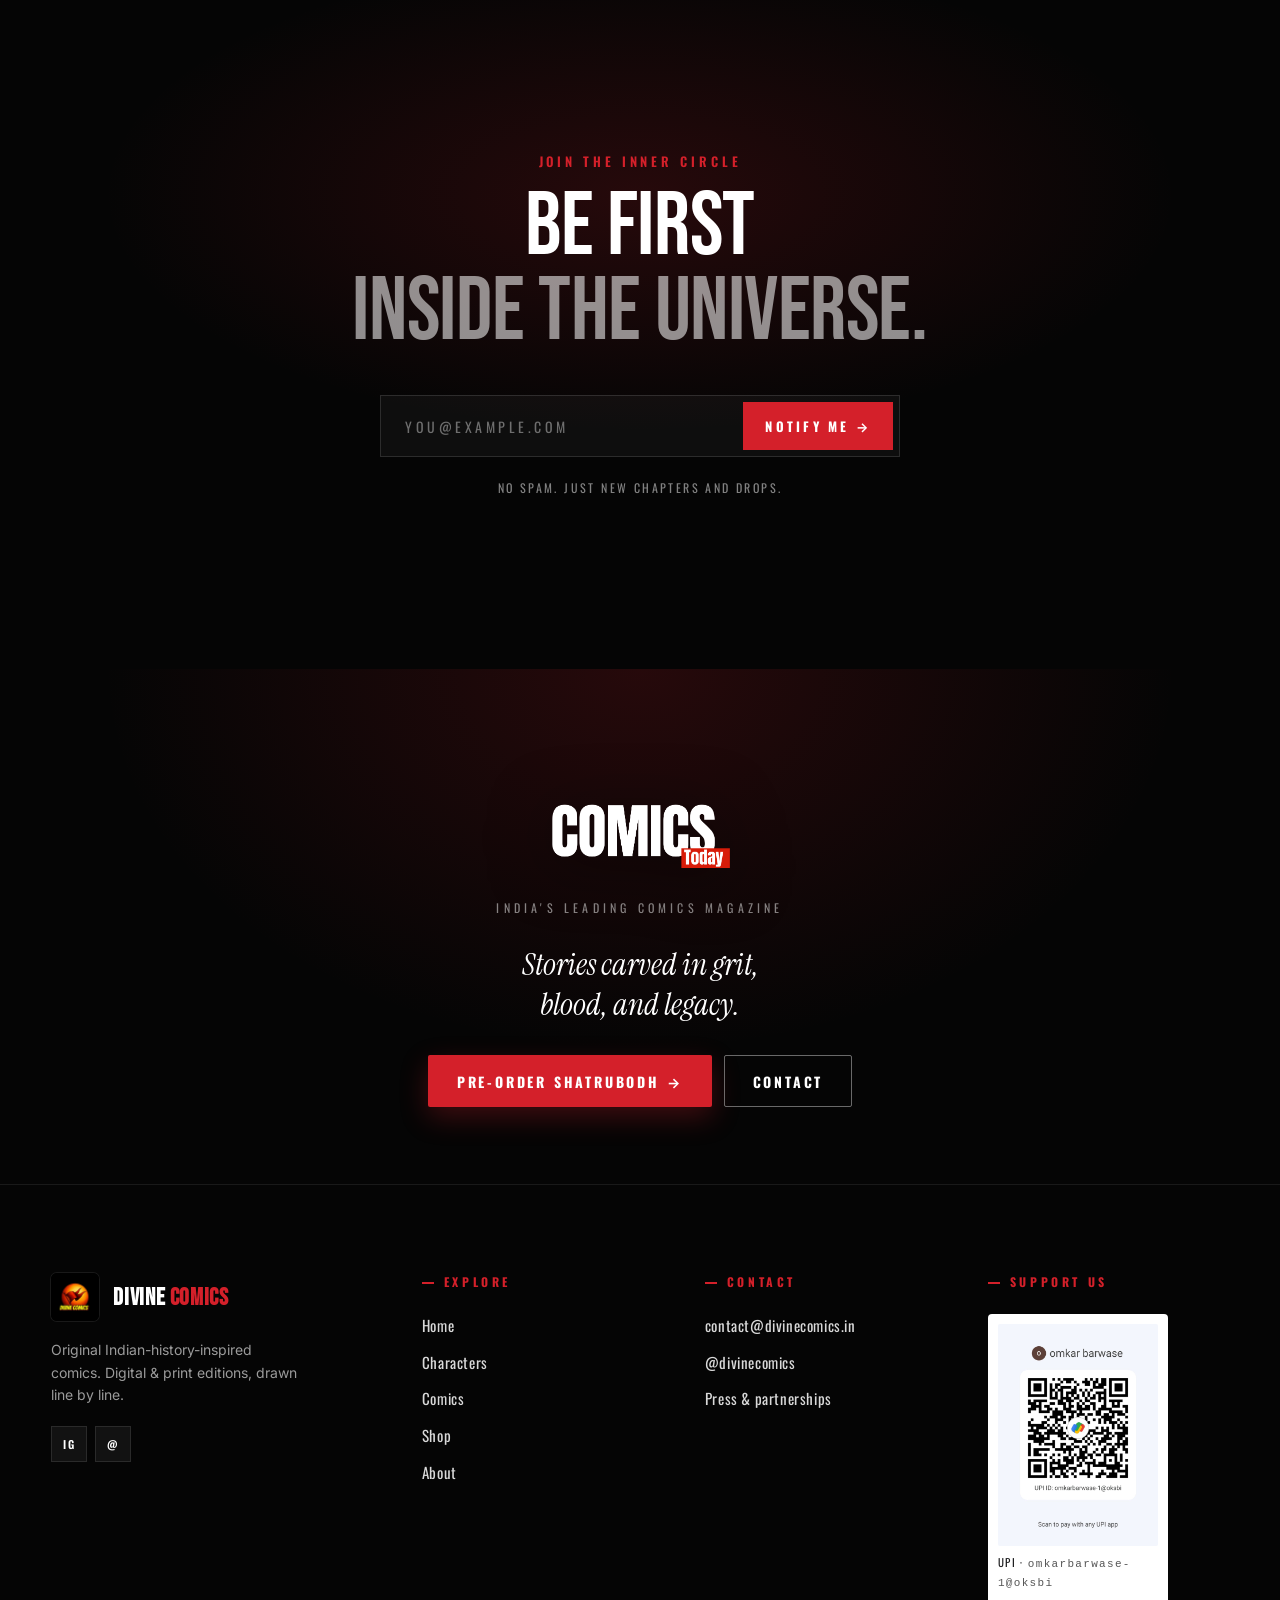
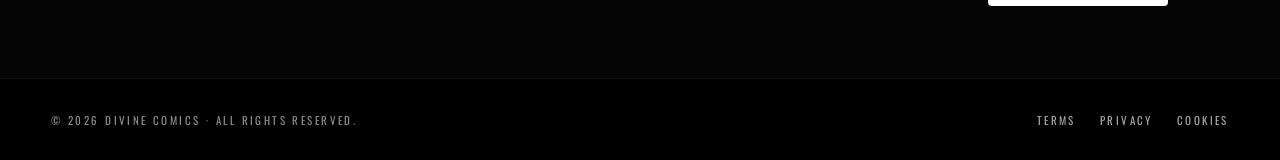
==== commit e6acc490: "Footer tagline: India's Leading Comics Magazine" ====
--- a/about.html
+++ b/about.html
@@ -165,7 +165,7 @@
     <div class="footer__banner-mark">
       <img src="images/comics-today-logo.png" alt="Comics Today" />
     </div>
-    <p class="footer__banner-tag">A Divine Comics Publication</p>
+    <p class="footer__banner-tag">India's Leading Comics Magazine</p>
     <p class="footer__banner-line">Stories carved in grit, blood, and legacy.</p>
     <div class="footer__banner-cta">
       <a href="comics.html#shatrubodh" class="btn btn--red">PRE-ORDER SHATRUBODH →</a>
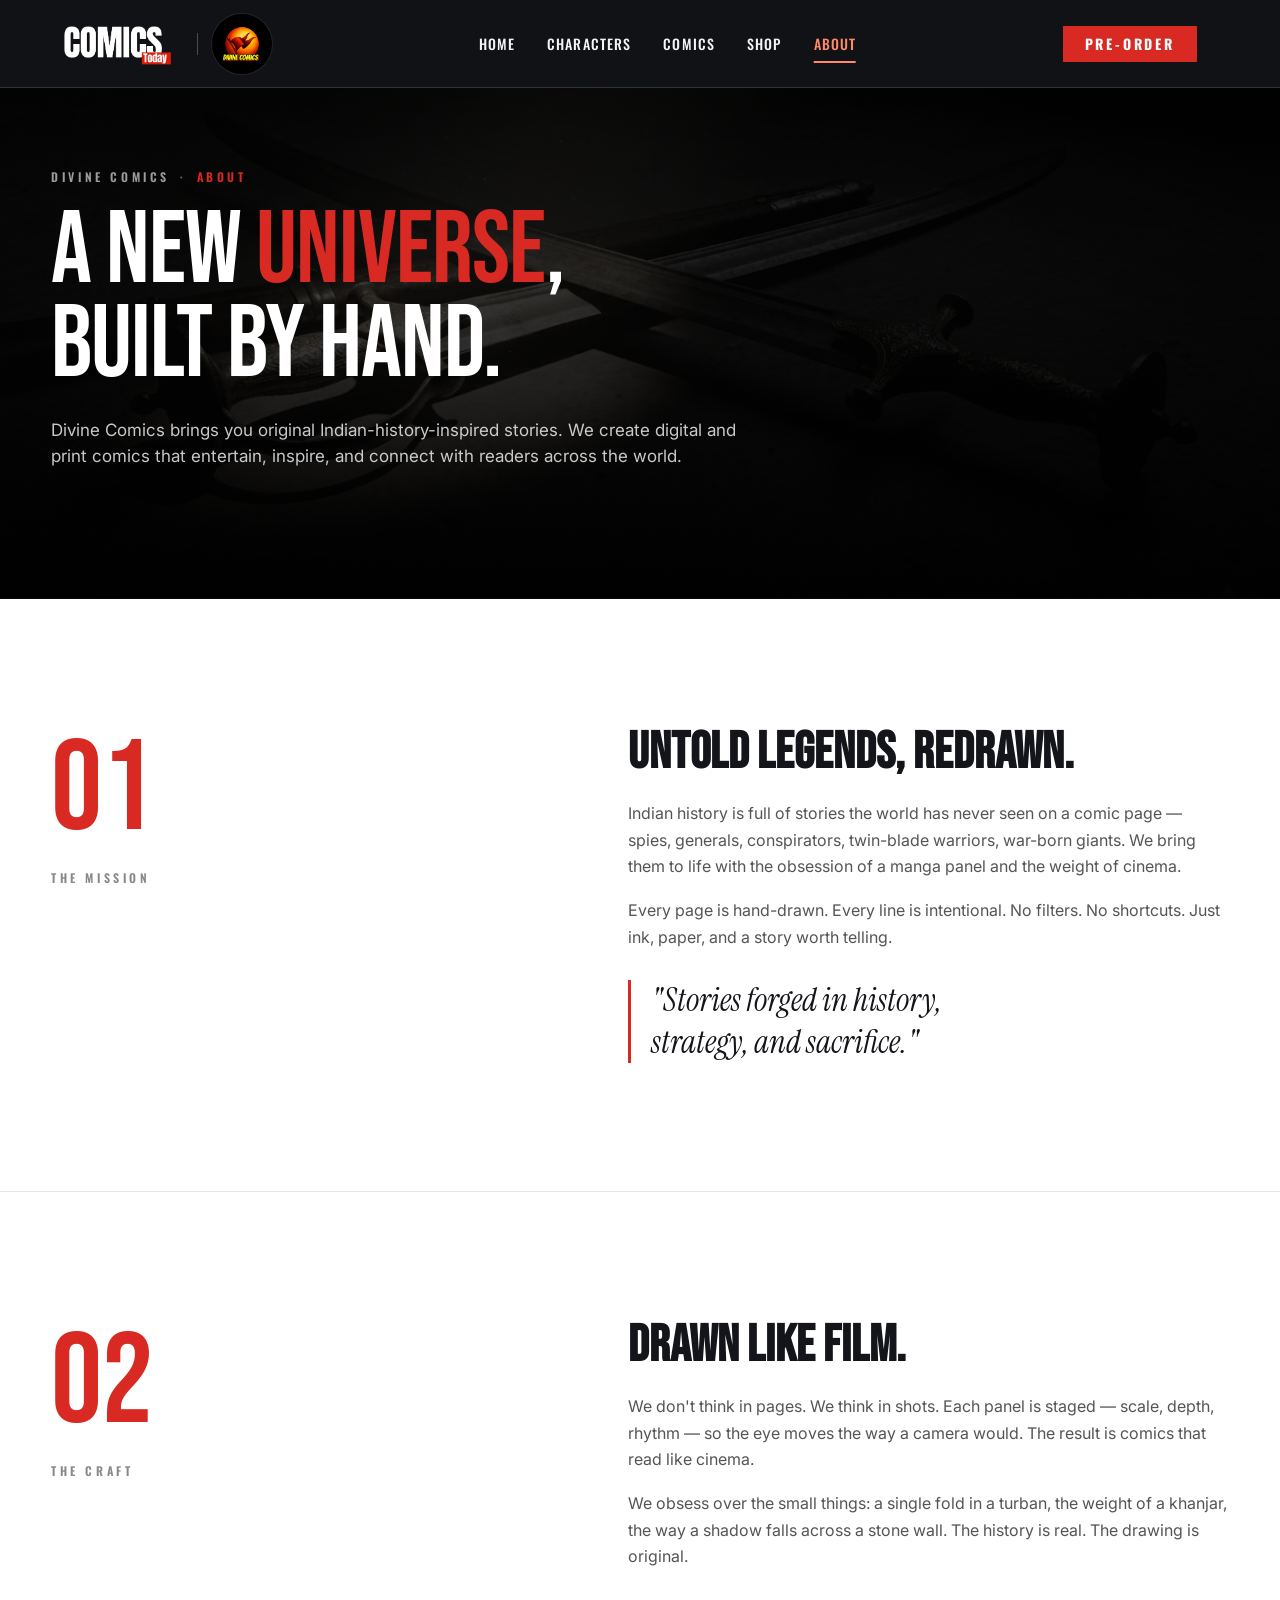
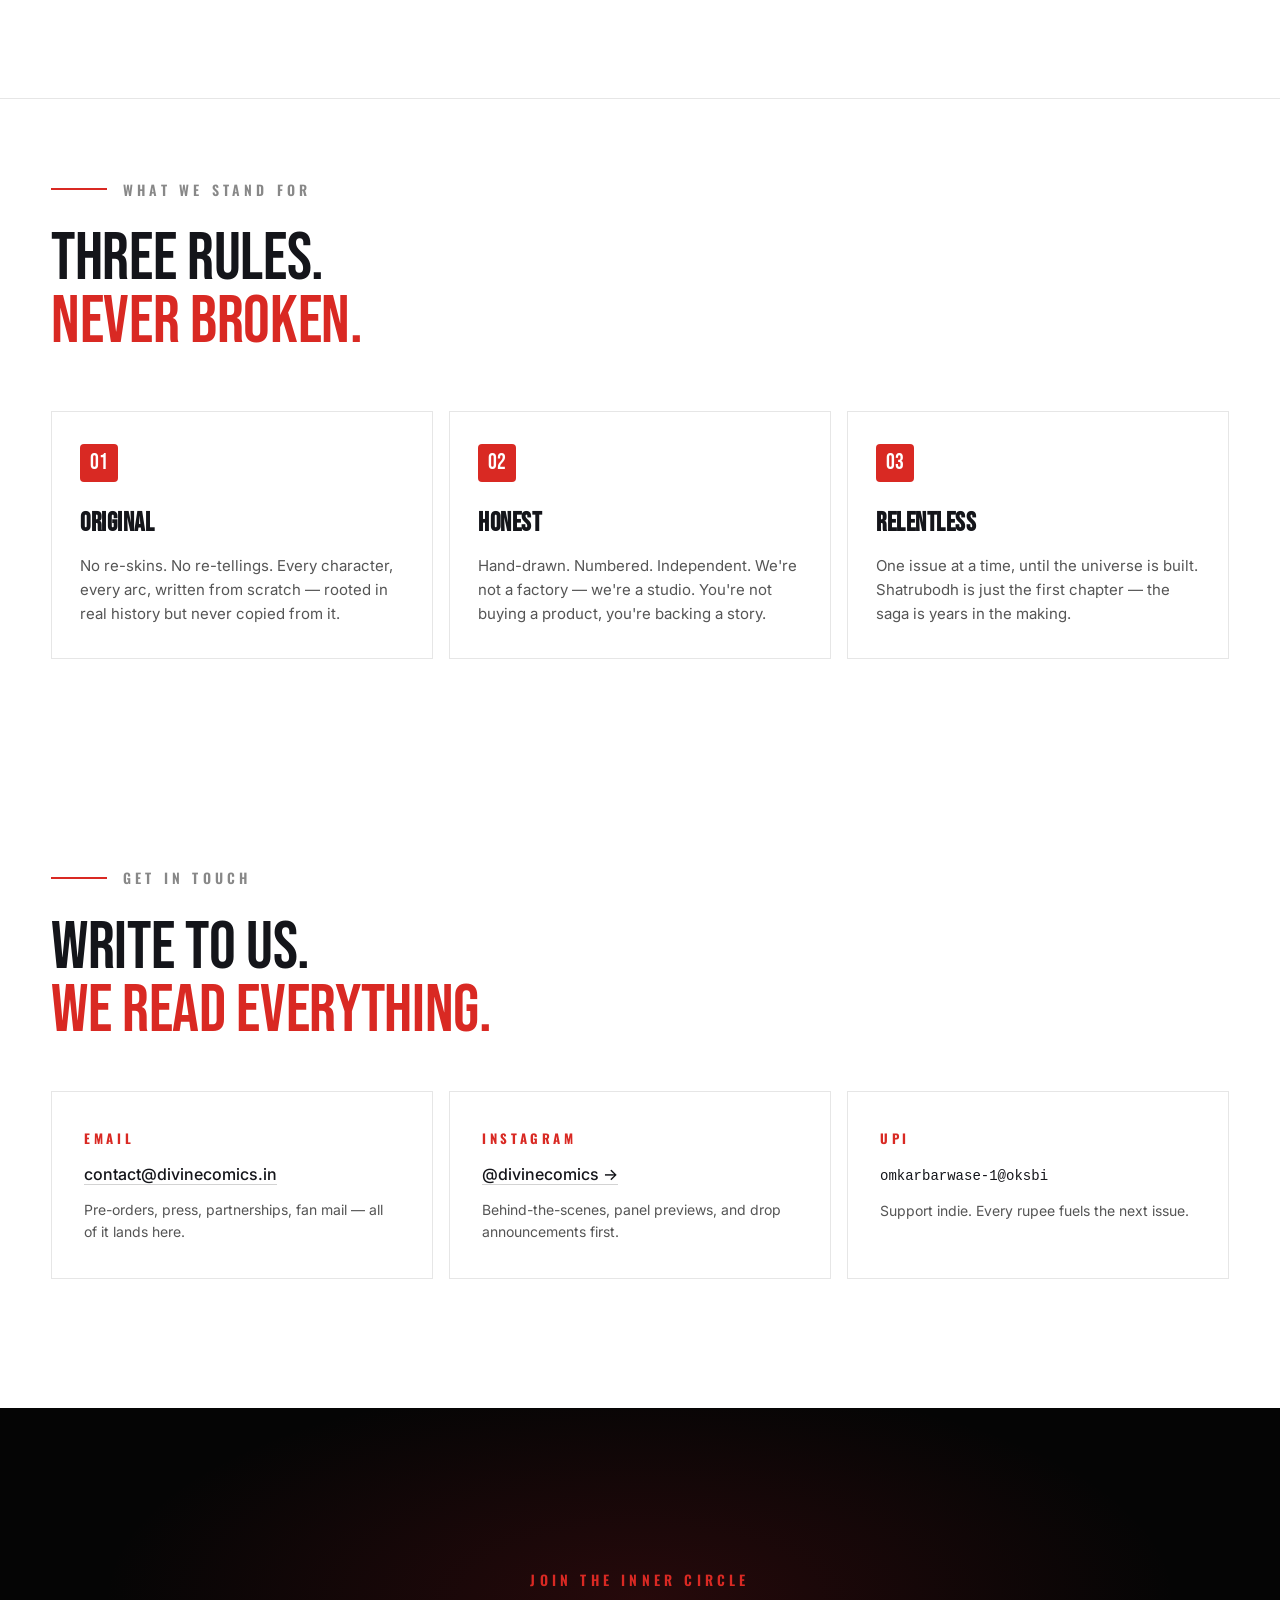
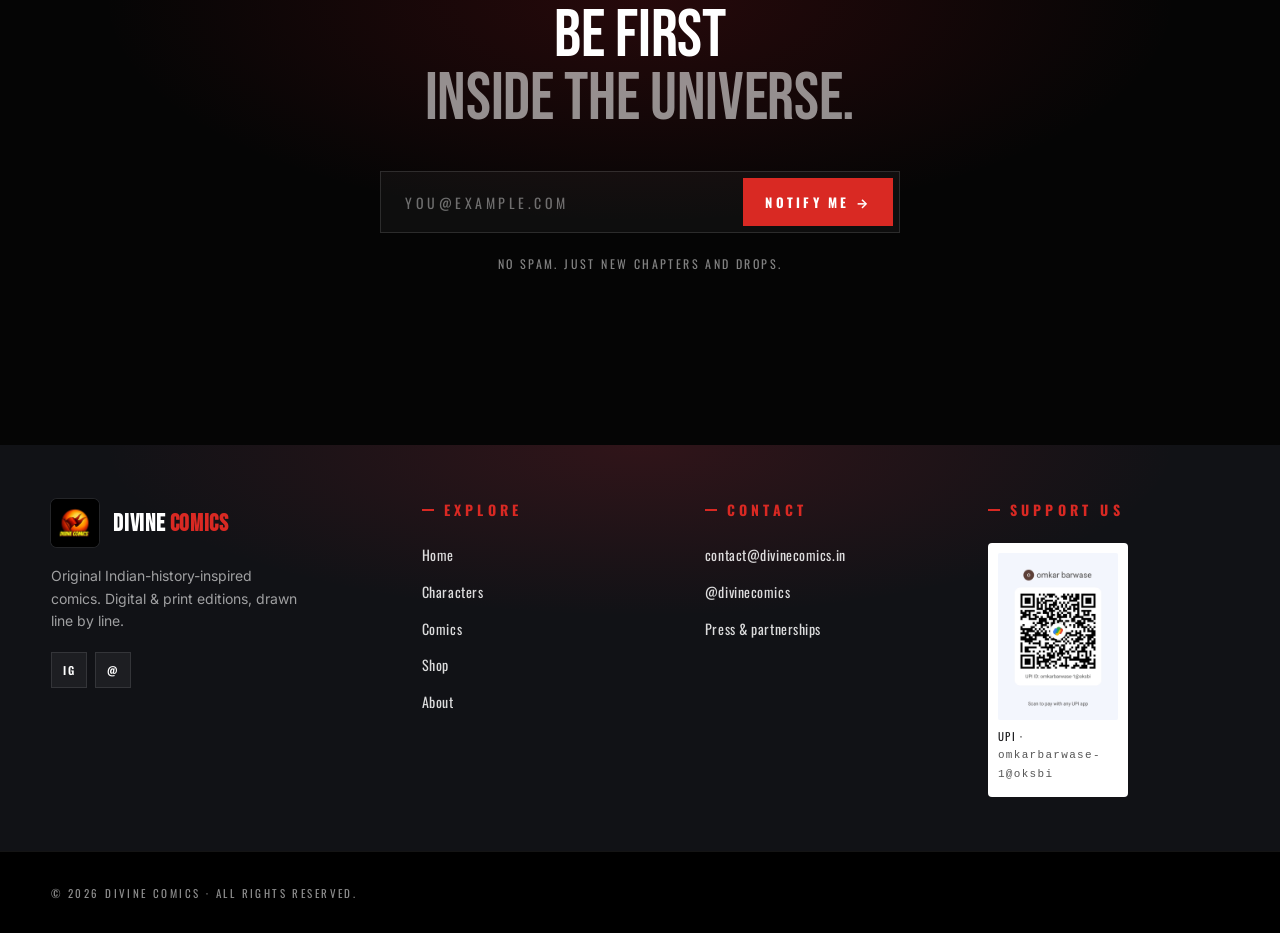
==== commit 3ea2618c: "Import Codex redesign option as-is (unevaluated baseline) Straight import of divine-comics-claude-ha" ====
--- a/about.html
+++ b/about.html
@@ -11,8 +11,10 @@
 <link rel="preconnect" href="https://fonts.gstatic.com" crossorigin />
 <link href="https://fonts.googleapis.com/css2?family=Bebas+Neue&family=Instrument+Serif:ital@0;1&family=Oswald:wght@400;500;600;700&family=Inter:wght@300;400;500;600;700&display=swap" rel="stylesheet" />
 <link rel="stylesheet" href="styles.css" />
+<link rel="stylesheet" href="modern.css" />
 </head>
 <body data-page="about">
+<a class="skip-link" href="#top">Skip to content</a>
 
 <header class="nav" id="nav">
   <div class="nav__inner">
--- a/styles.css
+++ b/styles.css
@@ -861,6 +861,15 @@
 @media (max-width: 900px) { .peek__grid { grid-template-columns: 1fr; } }
 
 /* ============================================================
+   SYNOPSIS  (comics page)
+   ============================================================ */
+.synopsis__grid {
+  display: grid; grid-template-columns: 1fr 1.4fr;
+  gap: clamp(40px, 6vw, 100px); align-items: start;
+}
+@media (max-width: 900px) { .synopsis__grid { grid-template-columns: 1fr; } }
+
+/* ============================================================
    SHOP
    ============================================================ */
 .shop { background: var(--bg); }
--- a/modern.css
+++ b/modern.css
@@ -0,0 +1,134 @@
+/* Divine Comics — bold editorial universe */
+:root{--bg:#fff;--bg-soft:#f3f4f6;--bg-3:#eef0f3;--fg:#14151a;--ink:#14151a;--red:#d92923;--red-h:#b61f1b;--nav-h:88px;--container:1440px}
+::selection{background:#ff5d36;color:#fff}
+:focus-visible{outline:3px solid #f16339;outline-offset:5px}
+[id]{scroll-margin-top:110px}
+.nav{background:#fff;backdrop-filter:none;border-bottom:1px solid #e4e4e4;height:88px}
+.nav.is-hidden{transform:none}
+.nav__inner{max-width:1440px;height:88px}
+.nav .nav__links a{color:#202126;font-size:14px;letter-spacing:.08em}
+.nav .nav__links a:hover,.nav .nav__links a.is-active{color:#c82b21}
+.nav__logo{height:54px;width:132px;background:transparent;border:0;border-radius:0}
+.nav__logo img{width:100%;height:100%;object-fit:contain}
+.nav__logo--mark{height:60px;width:60px;border-radius:50%;overflow:hidden}
+.nav__divider{background:#ddd}
+.nav__cta{background:#16171b;color:#fff;border:0;border-radius:0;font-size:14px;padding:12px 22px}
+.nav .nav__menu span{background:#17181b}
+.skip-link{position:fixed;top:0;left:16px;z-index:200;transform:translateY(-120%);background:#fff;color:#111;padding:12px 20px}
+.skip-link:focus{transform:translateY(0)}
+@media(max-width:980px){.nav__menu{grid-column:3;justify-self:end}.nav__links{visibility:hidden;background:#fff}.nav.is-open .nav__links{visibility:visible}}
+.btn{border-radius:0;letter-spacing:.08em;box-shadow:none;min-height:48px;height:auto;padding-block:14px;white-space:normal;text-align:center}
+.eyebrow,.chip{font-size:14px}
+.section{padding-block:80px}
+.display{font-size:clamp(36px,5.2vw,76px)}
+.page-hero h1{font-size:clamp(58px,8vw,110px)}
+.marquee{background:#17181b;color:#fff}
+.marquee__track{animation:none;flex-wrap:wrap;justify-content:center}
+.marquee__track span{font-size:14px}
+.footer__banner{display:none}
+.footer{background:#111216}
+.footer__grid{padding-block:54px}
+.footer__bar nav{display:none}
+.footer__qr{max-width:140px}
+.footer__col h4{font-size:14px}
+.footer__brand p,.footer__col a{font-size:14px}
+.reveal{opacity:1;transform:none}
+.masthead{position:relative;isolation:isolate;background:#10151f;min-height:650px;margin-top:88px;color:#fff;overflow:hidden;display:flex;align-items:center}
+.masthead__art{position:absolute;inset:0 0 0 33%;z-index:-2}
+.masthead__art img{height:100%;width:100%;object-fit:cover;object-position:center 52%}
+.masthead:after{content:"";position:absolute;inset:0;z-index:-1;background:linear-gradient(90deg,#10151f 0%,rgba(16,21,31,.96) 24%,rgba(16,21,31,.64) 44%,rgba(16,21,31,.04) 72%),linear-gradient(0deg,rgba(9,12,20,.8),transparent 25%)}
+.masthead__copy{width:min(1440px,100%);margin:auto;padding:72px var(--pad-x) 110px}
+.kicker{font:600 13px/1.5 Inter,sans-serif;letter-spacing:.13em;margin:0 0 18px;text-transform:uppercase}
+.masthead .kicker{color:#f1c6b8;display:flex;align-items:center;gap:10px}
+.masthead .kicker span{width:7px;height:7px;background:#ff7048}
+.masthead h1{font:400 clamp(64px,7vw,110px)/.94 var(--display);letter-spacing:-.015em;margin:24px 0}
+.masthead h1 em{font-style:normal;color:#ff7147}
+.masthead__subtitle{font:500 15px/1.6 var(--condensed);letter-spacing:.11em}
+.masthead__description{color:#d4d6db;font-size:16px;line-height:1.8;max-width:430px;margin:20px 0 30px}
+.masthead__actions{display:flex;align-items:center;gap:28px;flex-wrap:wrap}
+.dc-button{display:inline-flex;align-items:center;justify-content:center;gap:24px;padding:16px 24px;background:#d92c23;color:#fff;font:600 14px/1.4 Inter,sans-serif;letter-spacing:.03em;transition:background .2s,transform .2s;min-height:52px}
+.dc-button:hover{background:#b3231b;transform:translateY(-2px)}
+.text-link{font:600 14px/1.6 Inter,sans-serif;display:inline-flex;gap:14px;align-items:center;text-underline-offset:6px}
+.text-link:hover{text-decoration:underline}
+.masthead__bottom{position:absolute;bottom:24px;left:var(--pad-x);right:var(--pad-x);display:flex;justify-content:space-between;font:500 12px/1.5 Inter,sans-serif;letter-spacing:.12em;color:#d2d4dc}
+.feature-strip{display:grid;grid-template-columns:repeat(3,1fr);background:#181a20;color:#fff;padding:0 var(--pad-x)}
+.feature-strip>a{display:flex;align-items:center;gap:20px;padding:27px 30px;border-right:1px solid #383a40;transition:background .2s}
+.feature-strip>a:first-child{padding-left:0}.feature-strip>a:last-child{border:0}
+.feature-strip>a:hover{background:#262830}
+.strip-no{font:400 35px var(--display);color:#757985}
+.feature-strip small{font-size:12px;letter-spacing:.1em;color:#a9acb6;display:block;margin-bottom:6px}
+.feature-strip strong{font-size:17px;font-weight:600}
+.strip-arrow{margin-left:auto;color:#ff7147;font-size:25px}
+.dc-section{padding:72px var(--pad-x);max-width:1440px;margin:auto}
+.dc-heading{display:flex;align-items:end;justify-content:space-between;gap:24px;margin-bottom:30px}
+.dc-heading .kicker{color:#bb3525;font-size:12px;margin-bottom:10px}
+.dc-heading h2{font:400 clamp(34px,3.5vw,52px)/1.05 var(--display);margin:0}
+.editorial-grid{display:grid;grid-template-columns:1.2fr 1fr 1fr;gap:26px}
+.editorial-card__image{position:relative;height:290px;overflow:hidden;background:#e9ebee;margin-bottom:23px}
+.editorial-card__image img{width:100%;height:100%;object-fit:cover;transition:transform .4s}
+.editorial-card--large .editorial-card__image img{object-position:center 38%}
+.editorial-card:nth-child(2) .editorial-card__image img{object-position:center 30%}
+.editorial-card__image--shop img{object-fit:contain;padding:20px}
+.editorial-card:hover img{transform:scale(1.04)}
+.label{position:absolute;bottom:14px;left:14px;background:#fff;padding:6px 10px;font-size:12px;font-weight:700;letter-spacing:.05em}
+.editorial-card .kicker{font-size:12px;color:#ba3528;margin-bottom:8px}
+.editorial-card h3{font:600 23px/1.2 Inter,sans-serif;letter-spacing:-.04em;margin:0 0 12px}
+.editorial-card p:not(.kicker){color:#666872;font-size:15px;line-height:1.65;margin:0 0 20px}
+.card-link{font-size:12px;font-weight:700;letter-spacing:.07em}
+.cast-section{border-top:1px solid #e3e4e7;padding-top:52px}
+.cast-grid{display:grid;grid-template-columns:repeat(6,1fr);gap:20px}
+.cast-card>div{position:relative;aspect-ratio:3/4;overflow:hidden;background:#f1f2f4}
+.cast-card img{height:100%;width:100%;object-fit:cover;transition:transform .3s;filter:grayscale(1)}
+.cast-card:hover img{transform:scale(1.06);filter:none}
+.cast-card>div>span{position:absolute;bottom:0;left:0;background:#d92c23;color:#fff;padding:5px 10px;font:500 15px var(--condensed)}
+.cast-card h3{font:500 18px/1.2 var(--condensed);margin:18px 0 5px}
+.cast-card p{font-size:14px;color:#6d6e76;margin:0}
+.origin-feature{display:grid;grid-template-columns:1fr 1fr;background:#111216;color:white;min-height:500px;overflow:hidden}
+.origin-feature__art{height:540px;overflow:hidden;background:#e9e9e9}
+.origin-feature__art img{width:100%;height:100%;object-fit:cover;object-position:center 32%;filter:grayscale(1)}
+.origin-feature__copy{padding:64px clamp(28px,5vw,80px)}
+.origin-feature .kicker{color:#ff9575;font-size:12px}
+.origin-feature h2{font:400 clamp(42px,4.8vw,72px)/1 var(--display);margin:20px 0}
+.origin-feature h2 em{font-style:normal;color:#ff7147}
+.origin-feature p:not(.kicker){font-size:16px;color:#c1c3cb;max-width:450px;line-height:1.8;margin-bottom:28px}
+.join-banner{display:flex;align-items:center;justify-content:space-between;gap:32px}
+.join-banner .kicker{color:#b52f24;font-size:12px}
+.join-banner h2{font:400 clamp(32px,3.5vw,50px)/1.1 var(--display);margin:8px 0}
+.join-banner p:not(.kicker){font-size:16px;color:#696b75}
+.dc-button--white{background:#15161a;color:#fff}
+@media(min-width:1500px){.masthead__art{left:38%}}
+@media(max-width:1050px){.nav__links{gap:20px}.nav__brand{gap:10px}.nav__logo{width:105px}.nav__logo--mark{width:50px;height:50px}.masthead h1{font-size:76px}.feature-strip>a{padding:24px 16px;gap:12px}.feature-strip strong{font-size:15px}.editorial-card__image{height:245px}.cast-grid{grid-template-columns:repeat(3,1fr)}.cast-card>div{aspect-ratio:1}.origin-feature__copy{padding:40px 28px}}
+@media(max-width:760px){:root{--nav-h:76px}.nav,.nav__inner{height:76px}.nav__logo{width:100px;height:42px}.nav__logo--mark{width:44px;height:44px}.nav__cta{display:none}.nav__links{background:#fff}.nav.is-open .nav__links a{color:#17181b;font-size:16px}.masthead{margin-top:76px;min-height:790px;align-items:end}.masthead__art{inset:0 0 35%}.masthead__art img{object-position:center 45%}.masthead:after{background:linear-gradient(0deg,#10151f 0%,#10151f 28%,rgba(16,21,31,.8) 44%,transparent 74%)}.masthead__copy{padding:330px 24px 78px}.masthead h1{font-size:64px}.masthead .kicker{font-size:12px}.masthead__subtitle{font-size:14px;max-width:300px}.masthead__description br{display:none}.masthead__description{max-width:440px}.masthead__actions{gap:18px}.masthead__bottom{left:24px;right:24px;bottom:22px}.masthead__bottom>span{display:none}.feature-strip{grid-template-columns:1fr;padding:0 24px}.feature-strip>a,.feature-strip>a:first-child{padding:20px 0;border-right:0;border-bottom:1px solid #383a40}.feature-strip strong{font-size:17px}.dc-section{padding:46px 24px}.dc-heading{align-items:start;flex-direction:column;gap:16px}.editorial-grid{grid-template-columns:1fr;gap:34px}.editorial-card__image{height:340px}.editorial-card h3{font-size:25px}.cast-grid{grid-template-columns:repeat(2,1fr);gap:24px 16px}.cast-card>div{aspect-ratio:3/4}.cast-card h3{font-size:17px}.origin-feature{grid-template-columns:1fr}.origin-feature__art{height:360px}.origin-feature__copy{padding:40px 24px 48px}.origin-feature h2{font-size:58px}.join-banner{align-items:start;flex-direction:column}.footer__grid{gap:30px}.section{padding-block:54px}.masthead__bottom a{font-size:12px}}
+.masthead:has(.masthead__art--cover):after{background:linear-gradient(90deg,#10151f 0%,rgba(16,21,31,.4) 45%,transparent 60%)}
+.masthead__art--cover{inset:28px 4% 65px 55%;z-index:0;pointer-events:none}
+.masthead h1.masthead__title-art{width:min(47%,580px);margin:0 0 12px;line-height:1}
+.masthead__title-art img{width:100%;height:auto}
+.origin-feature__art--forest{background:#091819;height:640px}
+.origin-feature__art--forest img{object-fit:contain;object-position:center;filter:none}
+@media(max-width:760px){.masthead h1.masthead__title-art{width:100%;max-width:440px}.origin-feature__art--forest{height:520px}}
+.masthead__art--cover img{object-fit:contain;object-position:center;filter:drop-shadow(0 16px 28px rgba(0,0,0,.4))}
+.editorial-card--large .editorial-card__image{height:360px;background:#131a20}
+.editorial-card--large .editorial-card__image img{object-fit:contain;padding:12px}
+.editorial-card--large:hover .editorial-card__image img{transform:none}
+@media(max-width:760px){.masthead:has(.masthead__art--cover){display:block;min-height:0}.masthead:has(.masthead__art--cover):after{display:none}.masthead__art--cover{position:relative;inset:auto;height:420px;padding:24px 24px 0}.masthead:has(.masthead__art--cover) .masthead__copy{padding:30px 24px 76px}.masthead:has(.masthead__art--cover) h1{font-size:58px}}
+/* Clip printed white margins in the layout, preserving the original artwork files. */
+.cover-crop{display:block;overflow:hidden;aspect-ratio:2953/4100;width:100%;background:#101719}
+.cover-crop>img,.featured__cover:hover .cover-crop>img,.editorial-card:hover .cover-crop>img{width:100%;height:100%;object-fit:fill;padding:0;transform:scale(1.065);transform-origin:center;border-radius:0;box-shadow:none;filter:none}
+.masthead__art--cover,.editorial-card--large .editorial-card__image,.origin-feature__art--forest{display:flex;align-items:center;justify-content:center}
+.masthead__art--cover .cover-crop,.editorial-card--large .cover-crop,.origin-feature__art--forest .cover-crop{height:100%;width:auto;max-width:100%;flex-shrink:1}
+.cover-crop--forest{aspect-ratio:1000/1395}
+.cover-crop--forest>img{transform:scale(1.09)}
+.origin-feature__art--forest .cover-crop{width:100%;height:100%;aspect-ratio:auto}
+.origin-feature__art--forest .cover-crop>img{object-fit:cover;object-position:center 55%}
+/* Dark navigation keeps the original white Comics Today wordmark legible. */
+.nav{background:#111216;border-bottom-color:#303238}
+.nav .nav__links,.nav.is-open .nav__links{background:#111216}
+.nav .nav__links a,.nav.is-open .nav__links a{color:#f3f4f7;opacity:1}
+.nav .nav__links a:hover,.nav .nav__links a.is-active,.nav.is-open .nav__links a:hover,.nav.is-open .nav__links a.is-active{color:#ff8968}
+.nav .nav__links a:after{background:#ff8968}
+.nav__divider{background:#494b52}
+.nav__cta{background:#d92923;color:#fff}
+.nav__cta:hover{background:#b61f1b}
+.nav .nav__menu span{background:#fff}
+.cover-crop>img,.cover-crop--forest>img,.featured__cover:hover .cover-crop>img,.editorial-card:hover .cover-crop>img{transform:scale(1.12)}
+@media(prefers-reduced-motion:reduce){html{scroll-behavior:auto}*,*:before,*:after{animation:none!important;transition:none!important}.reveal{opacity:1;transform:none}}
